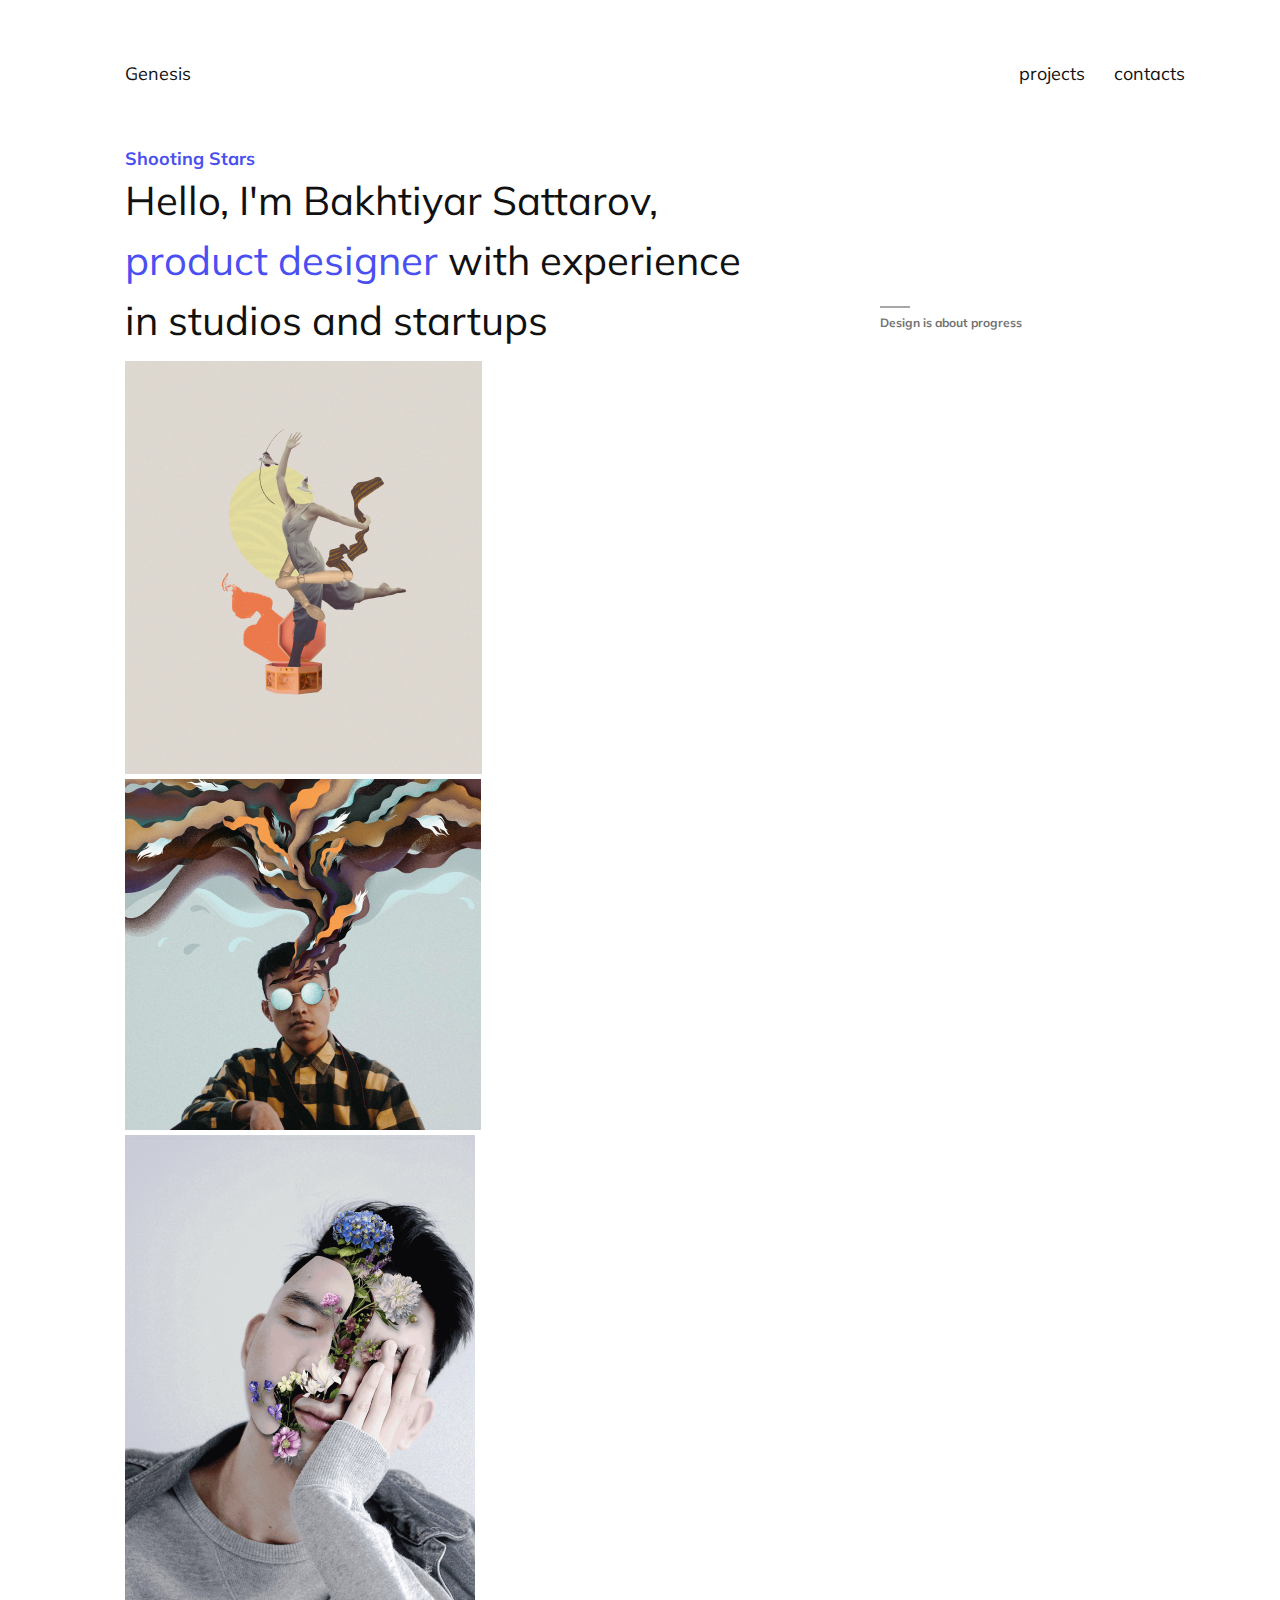
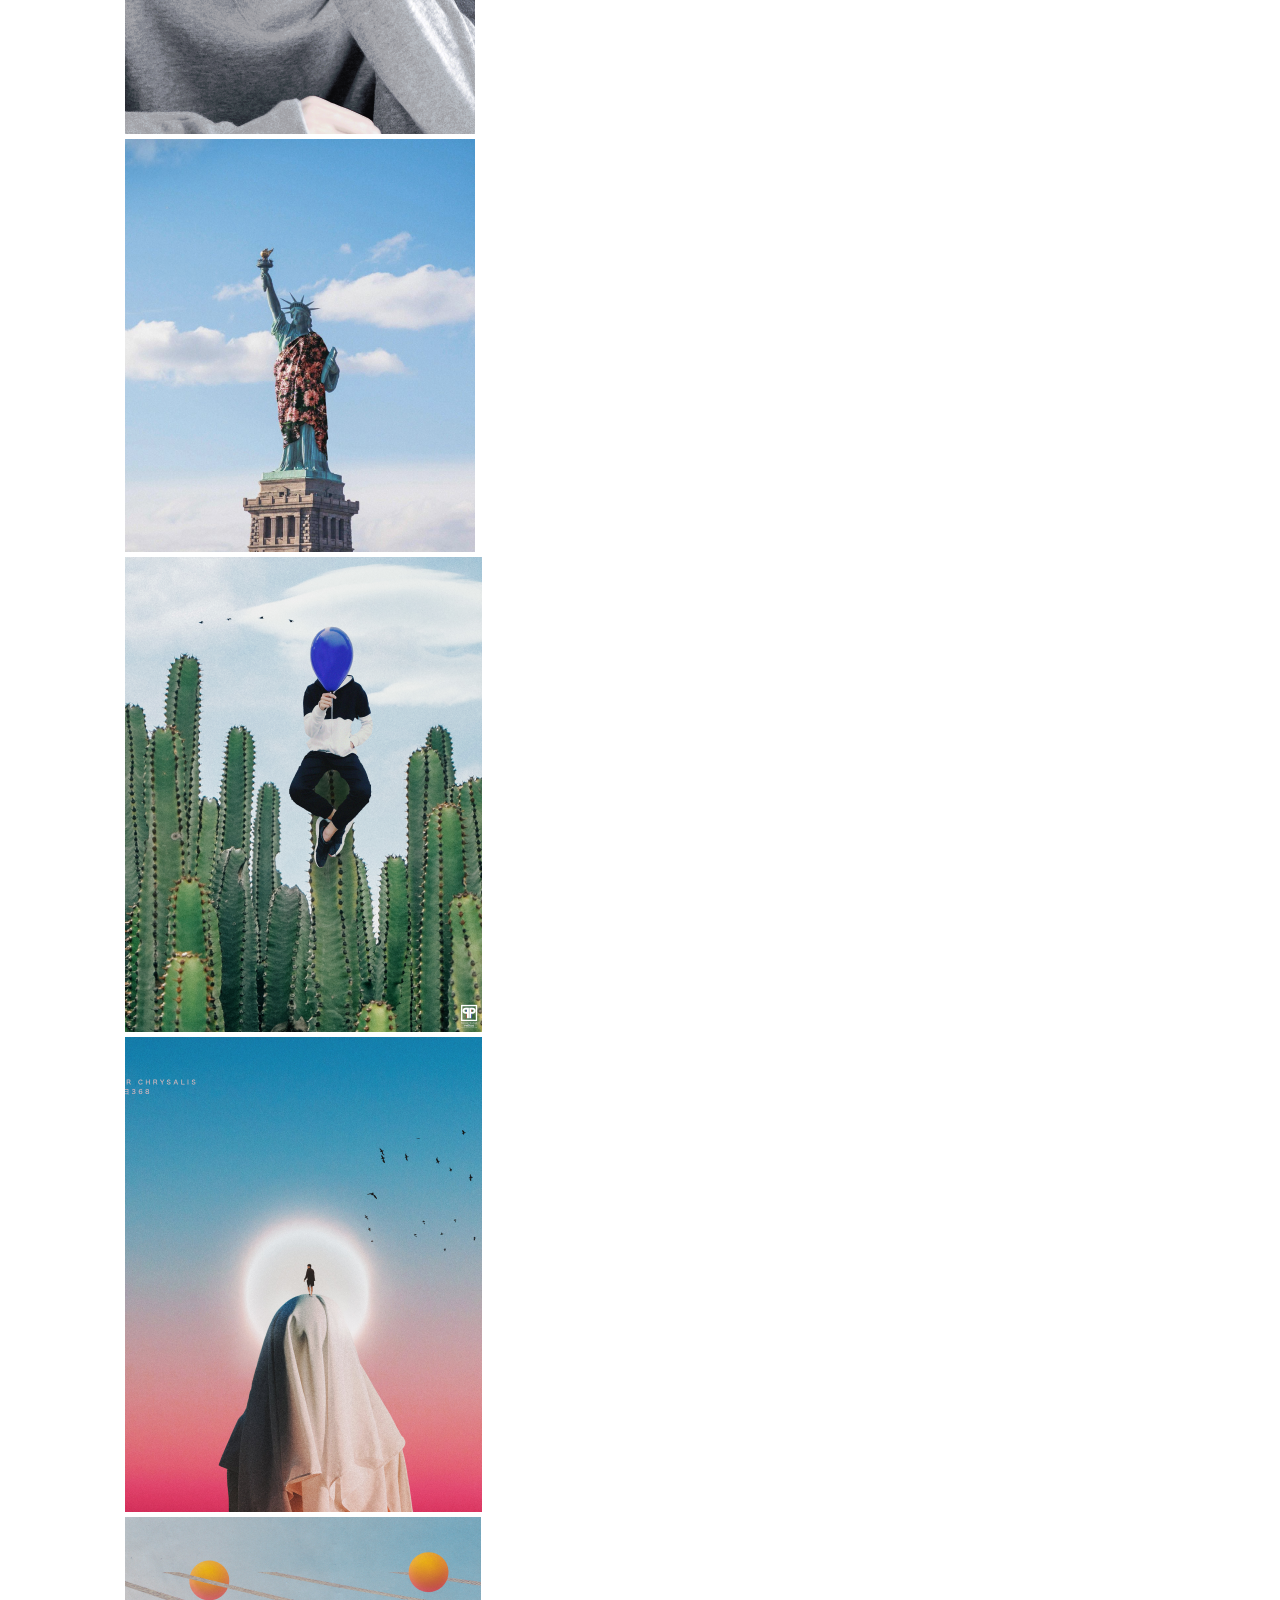
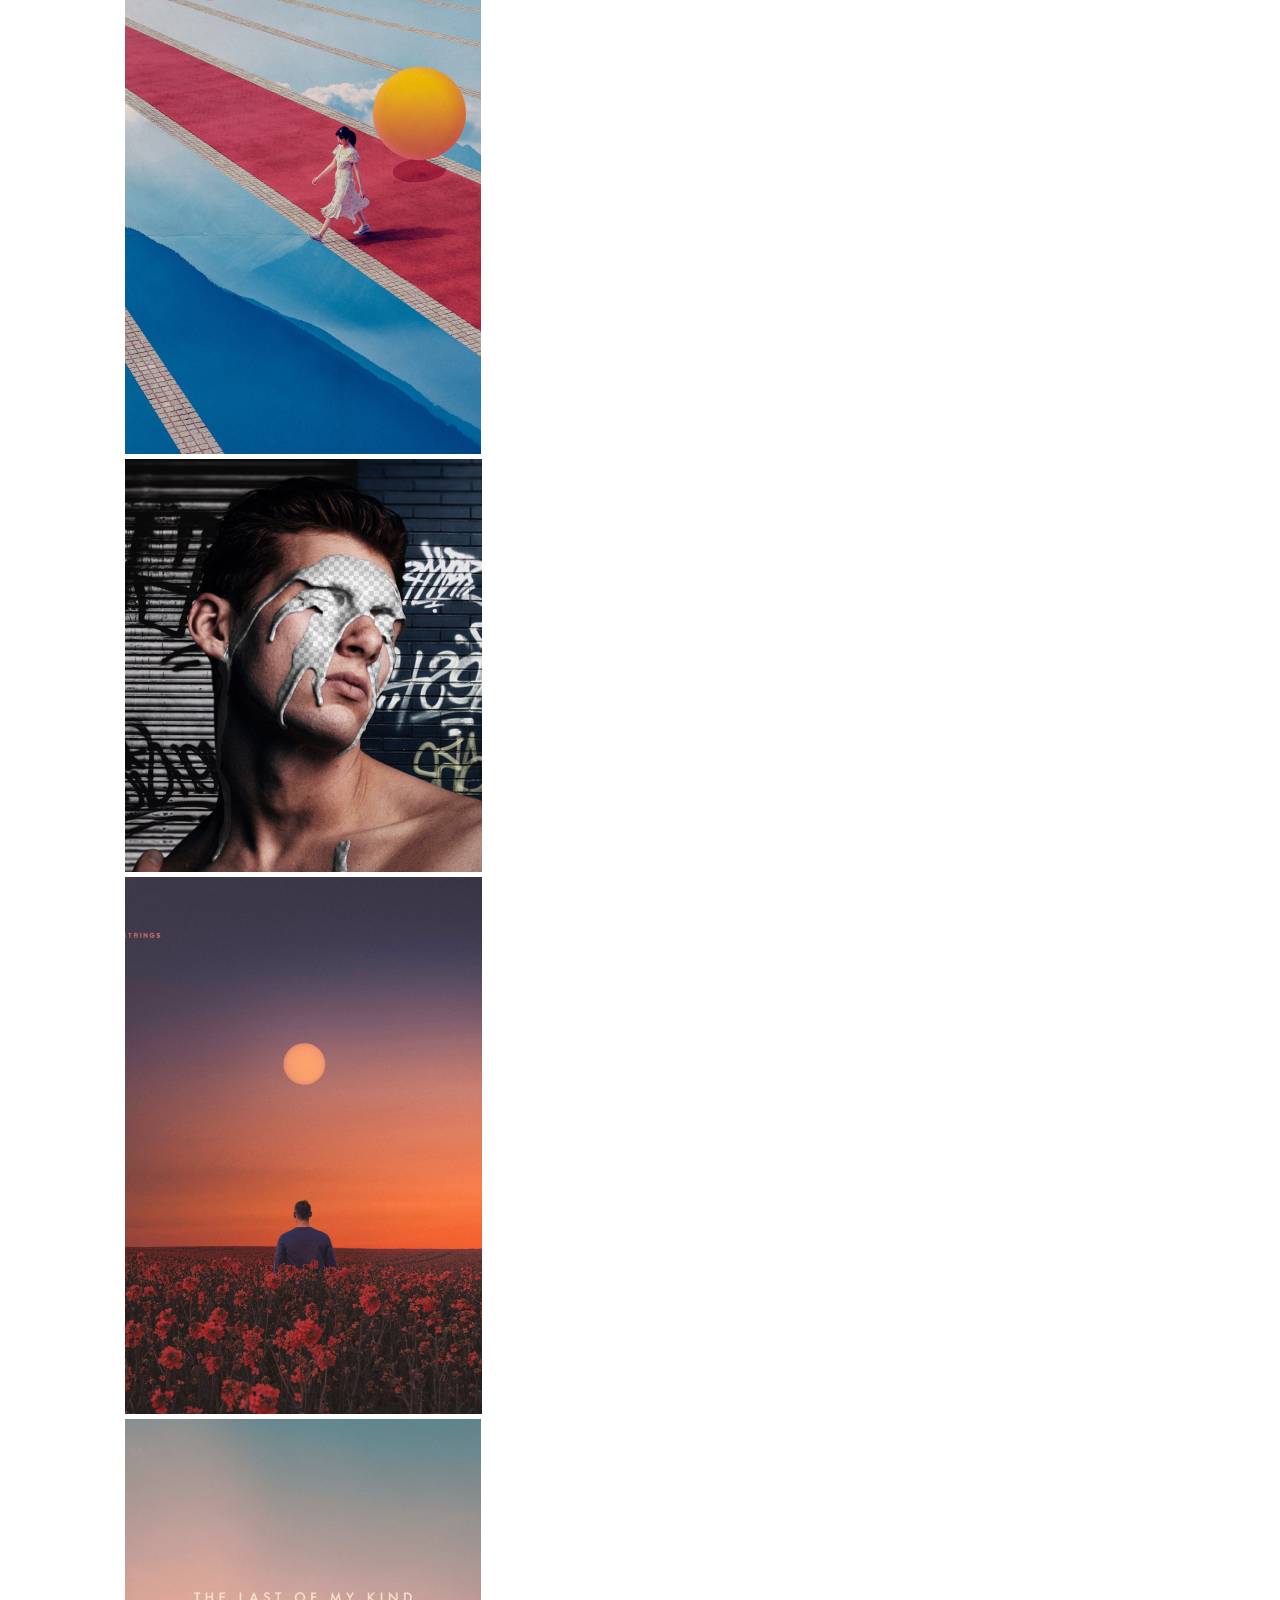
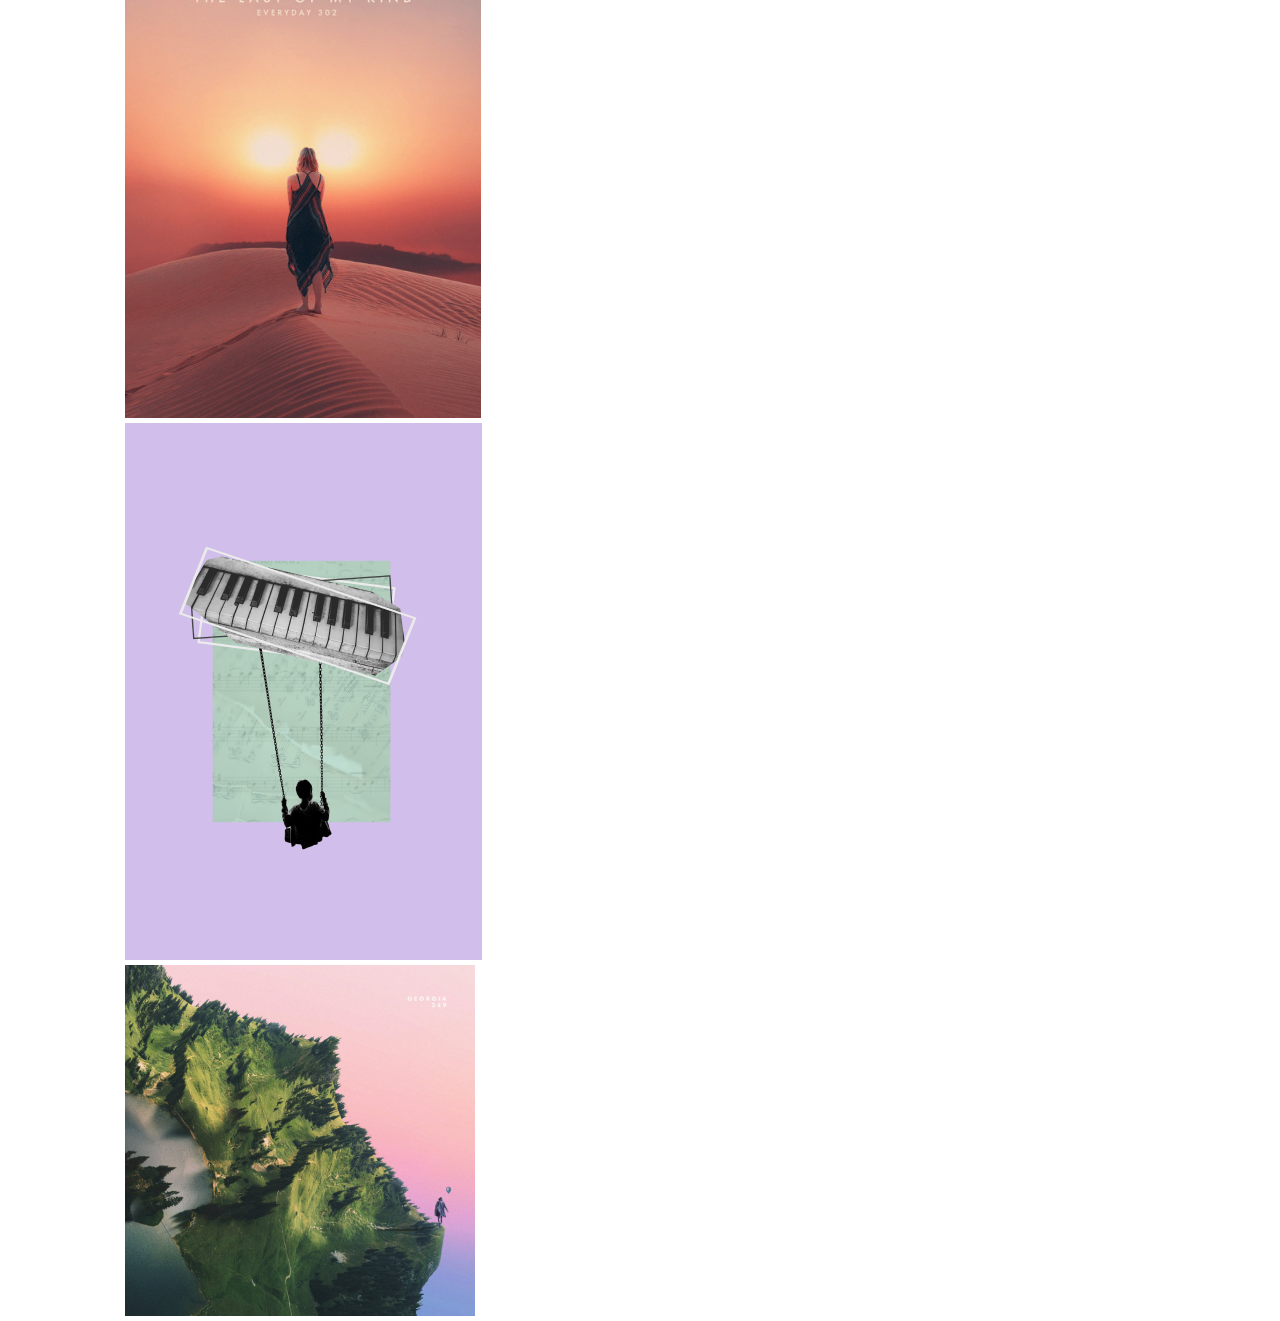
==== index.html @ 2ba244cf "creating sass project" ====
<!DOCTYPE html>
<html lang="en">

<head>
    <meta charset="UTF-8">
    <meta http-equiv="X-UA-Compatible" content="IE=edge">
    <meta name="viewport" content="width=device-width, initial-scale=1.0">
    <title>sass project</title>
    <link rel="preconnect" href="https://fonts.googleapis.com">
    <link rel="preconnect" href="https://fonts.gstatic.com" crossorigin>
    <link href="https://fonts.googleapis.com/css2?family=Mulish&display=swap" rel="stylesheet">
    <link rel="stylesheet" href="./style.css">
</head>

<body>
    <section class="section-one">
        <nav>
            <a href="index.html">Genesis</a>
            <ul>
                <li><a href="http:projects.html">projects</a></li>
                <li><a href="http:contacts.html">contacts</a></li>
            </ul>
        </nav>
    </section>
    <section class="section-two">
        <h4>Shooting Stars</h4>
        <div class="section-two__text">
            <p>Hello, I'm Bakhtiyar Sattarov, <span>product designer</span> with experience in studios and startups</p>
            <span class="line"></span>
            <h6>Design is about progress</h6>
        </div>
    </section>
    <section>
        <div><img src="images/img-one.png" alt=""></div>
        <div><img src="images/img-two.png" alt=""></div>
        <div><img src="images/img-three.png" alt=""></div>
        <div><img src="images/img-four.png" alt=""></div>
        <div><img src="images/img-five.png" alt=""></div>
        <div><img src="images/img-sex.png" alt=""></div>
        <div><img src="images/img-seven.png" alt=""></div>
        <div><img src="images/img-eight.png" alt=""></div>
        <div><img src="images/img-nine.png" alt=""></div>
        <div><img src="images/img-ten.png" alt=""></div>
        <div><img src="images/img-eleven.png" alt=""></div>
        <div><img src="images/img-twelve.png" alt=""></div>
    </section>
    <section></section>
    <section></section>
    <footer></footer>

</body>

</html>
---- style.css ----
* {
  -webkit-box-sizing: border-box;
          box-sizing: border-box;
  padding: 0px;
  margin: 0px;
}

body {
  background-color: #ffff;
  font-family: "Mulish", sans-serif;
  font-size: 18px;
  color: #111111;
  padding: 0px 125px;
}

.section-one {
  max-width: 1000px;
  margin: 62px 0px;
}

nav {
  display: -webkit-box;
  display: -ms-flexbox;
  display: flex;
  -webkit-box-pack: justify;
      -ms-flex-pack: justify;
          justify-content: space-between;
}

nav ul {
  list-style-type: none;
  display: -webkit-box;
  display: -ms-flexbox;
  display: flex;
  position: relative;
  left: 60px;
}

nav ul li {
  margin-left: 29px;
}

nav a {
  text-decoration: none;
  color: #111111;
}

nav a:hover {
  color: #4A4FF2;
}

.section-two h4 {
  color: #4A4FF2;
}

.section-two p {
  font-size: 40px;
  line-height: 60px;
  width: 635px;
  height: 191px;
}

.section-two span {
  color: #4A4FF2;
}

.section-two h6 {
  position: relative;
  top: 145px;
  left: 120px;
  opacity: 60%;
}

h6::after {
  content: "";
  background-color: #111111;
  opacity: 60%;
  position: absolute;
  top: -9px;
  left: 0;
  height: 2px;
  width: 30px;
}

.section-two__text {
  display: -webkit-box;
  display: -ms-flexbox;
  display: flex;
}
/*# sourceMappingURL=style.css.map */
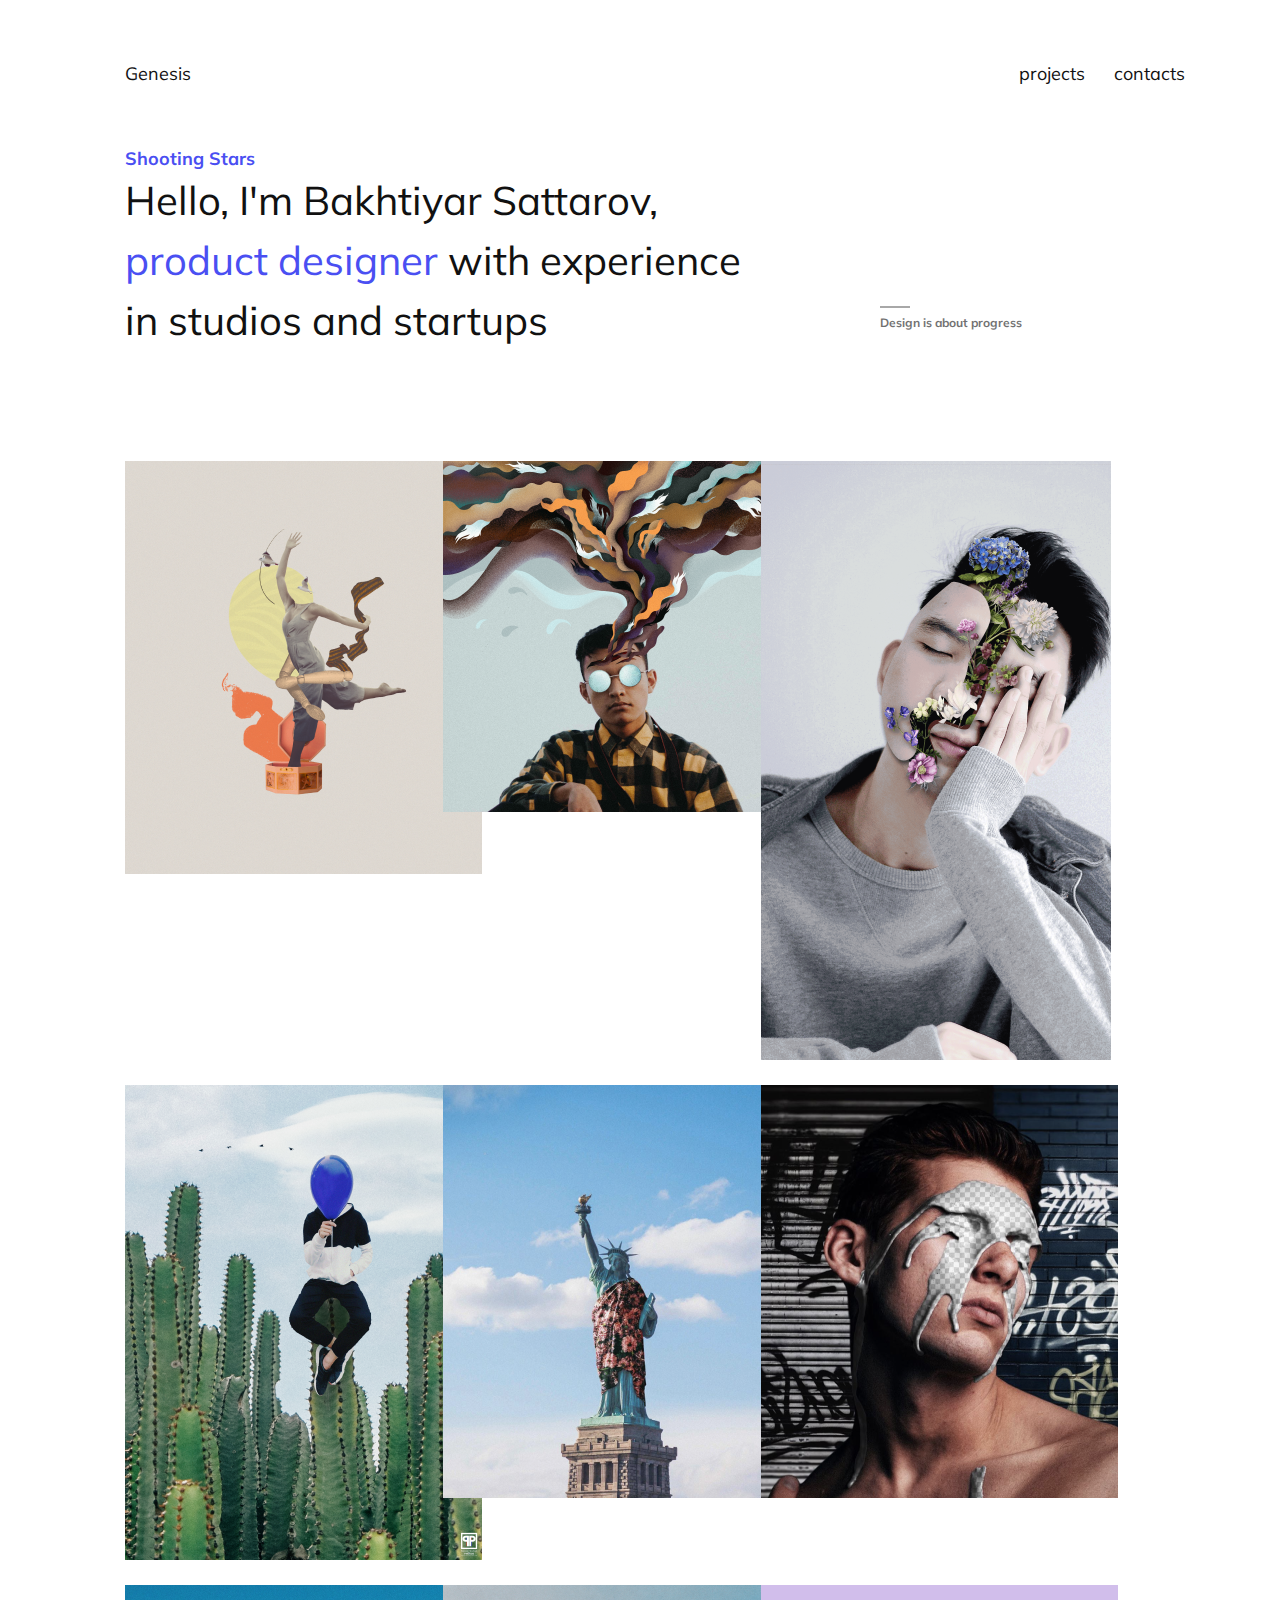
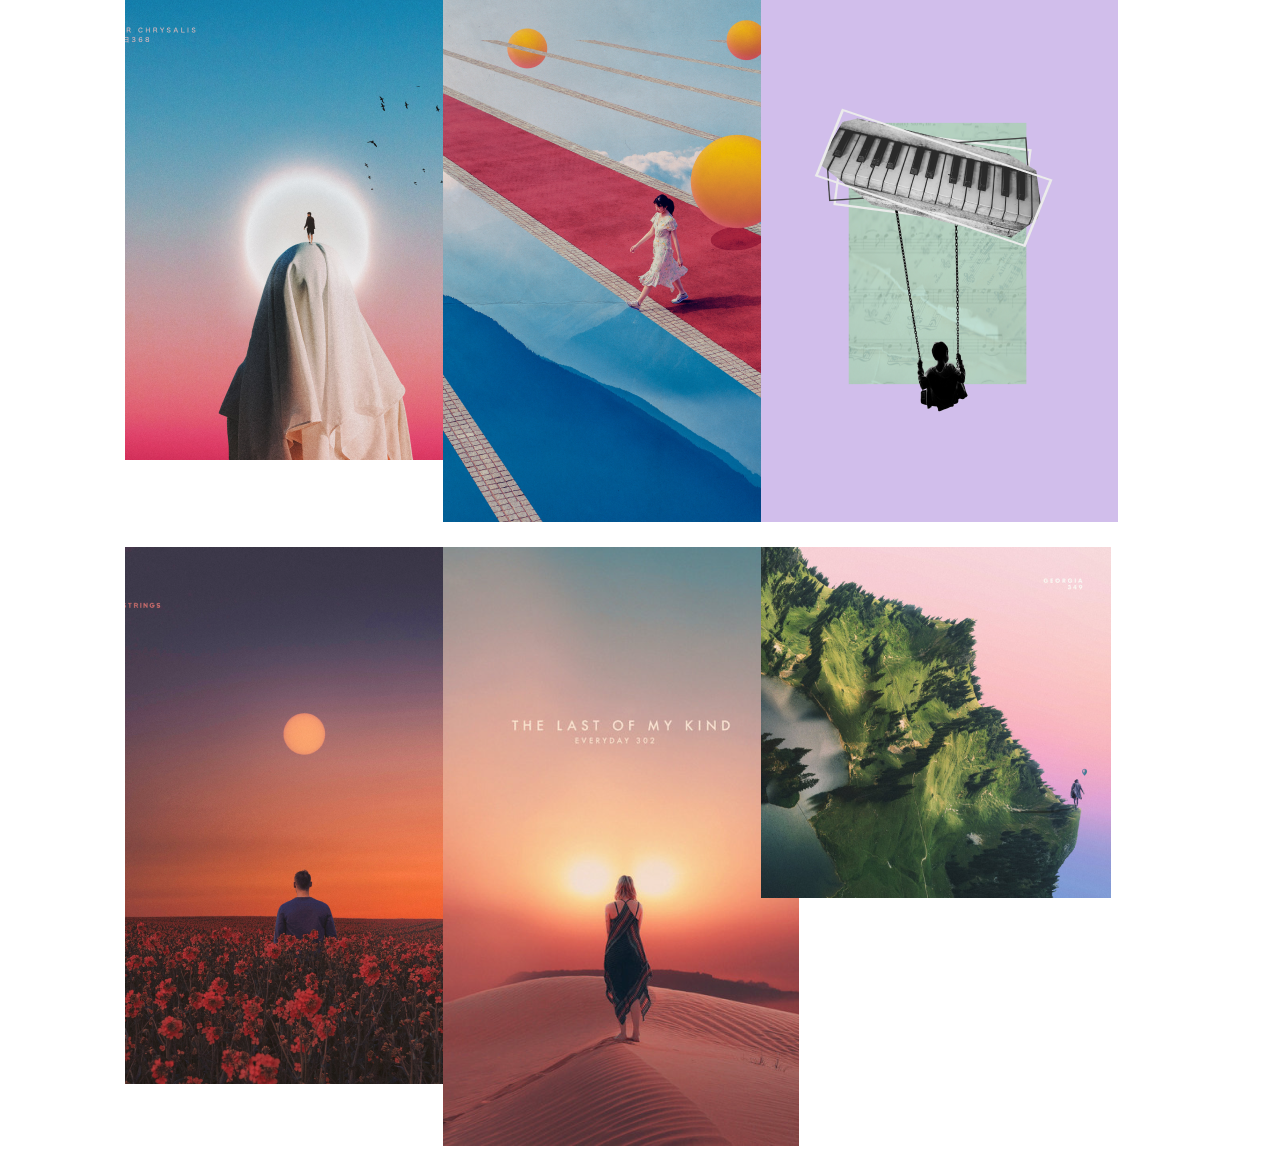
==== commit a3ef56a2: "adding grid css" ====
--- a/index.html
+++ b/index.html
@@ -9,11 +9,11 @@
     <link rel="preconnect" href="https://fonts.googleapis.com">
     <link rel="preconnect" href="https://fonts.gstatic.com" crossorigin>
     <link href="https://fonts.googleapis.com/css2?family=Mulish&display=swap" rel="stylesheet">
-    <link rel="stylesheet" href="./style.css">
+    <link rel="stylesheet" href="main.css">
 </head>
 
 <body>
-    <section class="section-one">
+    <section class="sect-one">
         <nav>
             <a href="index.html">Genesis</a>
             <ul>
@@ -22,27 +22,26 @@
             </ul>
         </nav>
     </section>
-    <section class="section-two">
+    <section class="sect-two">
         <h4>Shooting Stars</h4>
-        <div class="section-two__text">
+        <div class="sect-two__text">
             <p>Hello, I'm Bakhtiyar Sattarov, <span>product designer</span> with experience in studios and startups</p>
-            <span class="line"></span>
             <h6>Design is about progress</h6>
         </div>
     </section>
-    <section>
-        <div><img src="images/img-one.png" alt=""></div>
-        <div><img src="images/img-two.png" alt=""></div>
-        <div><img src="images/img-three.png" alt=""></div>
-        <div><img src="images/img-four.png" alt=""></div>
-        <div><img src="images/img-five.png" alt=""></div>
-        <div><img src="images/img-sex.png" alt=""></div>
-        <div><img src="images/img-seven.png" alt=""></div>
-        <div><img src="images/img-eight.png" alt=""></div>
-        <div><img src="images/img-nine.png" alt=""></div>
-        <div><img src="images/img-ten.png" alt=""></div>
-        <div><img src="images/img-eleven.png" alt=""></div>
-        <div><img src="images/img-twelve.png" alt=""></div>
+    <section class="sect-three">
+        <div class="pic-1"><img src="images/img-one.png" alt=""></div>
+        <div class="pic-2"><img src="images/img-two.png" alt=""></div>
+        <div class="pic-3"><img src="images/img-three.png" alt=""></div>
+        <div class="pic-4"><img src="images/img-four.png" alt=""></div>
+        <div class="pic-5"><img src="images/img-five.png" alt=""></div>
+        <div class="pic-6"><img src="images/img-sex.png" alt=""></div>
+        <div class="pic-7"><img src="images/img-seven.png" alt=""></div>
+        <div class="pic-8"><img src="images/img-eight.png" alt=""></div>
+        <div class="pic-9"><img src="images/img-nine.png" alt=""></div>
+        <div class="pic-10"><img src="images/img-ten.png" alt=""></div>
+        <div class="pic-11"><img src="images/img-eleven.png" alt=""></div>
+        <div class="pic-12"><img src="images/img-twelve.png" alt=""></div>
     </section>
     <section></section>
     <section></section>
--- a/main.css
+++ b/main.css
@@ -0,0 +1,149 @@
+* {
+  -webkit-box-sizing: border-box;
+          box-sizing: border-box;
+  padding: 0px;
+  margin: 0px;
+}
+
+body {
+  background-color: #ffff;
+  font-family: "Mulish", sans-serif;
+  font-size: 18px;
+  color: #111111;
+  padding: 0px 125px;
+}
+
+.sect-one {
+  max-width: 1000px;
+  margin: 62px 0px;
+}
+
+nav {
+  display: -webkit-box;
+  display: -ms-flexbox;
+  display: flex;
+  -webkit-box-pack: justify;
+      -ms-flex-pack: justify;
+          justify-content: space-between;
+}
+nav ul {
+  list-style-type: none;
+  display: -webkit-box;
+  display: -ms-flexbox;
+  display: flex;
+  position: relative;
+  left: 60px;
+}
+nav ul li {
+  margin-left: 29px;
+}
+nav a {
+  text-decoration: none;
+  color: #111111;
+}
+nav a:hover {
+  color: #4A4FF2;
+}
+
+.sect-two h4 {
+  color: #4A4FF2;
+}
+.sect-two p {
+  font-size: 40px;
+  line-height: 60px;
+  width: 635px;
+  height: 191px;
+}
+.sect-two span {
+  color: #4A4FF2;
+}
+.sect-two h6 {
+  position: relative;
+  top: 145px;
+  left: 120px;
+  opacity: 60%;
+}
+.sect-two__text {
+  display: -webkit-box;
+  display: -ms-flexbox;
+  display: flex;
+}
+
+h6::after {
+  content: "";
+  background-color: #111111;
+  opacity: 60%;
+  position: absolute;
+  top: -9px;
+  left: 0;
+  height: 2px;
+  width: 30px;
+}
+
+.sect-three {
+  width: 1000px;
+  display: -ms-grid;
+  display: grid;
+  position: relative;
+  top: 100px;
+  -ms-grid-columns: 30% 1em 30% 1em auto;
+  grid-template-columns: 30% 30% auto;
+  row-gap: 20px;
+  -webkit-column-gap: 1em;
+     -moz-column-gap: 1em;
+          column-gap: 1em;
+}
+
+.pic-4 {
+  -ms-grid-column: 1;
+  -ms-grid-column-span: 1;
+  grid-column: 1/2;
+}
+
+.pic-5 {
+  -ms-grid-column: 2;
+  -ms-grid-column-span: 1;
+  grid-column: 2/3;
+}
+
+.pic-6 {
+  -ms-grid-column: 3;
+  -ms-grid-column-span: 1;
+  grid-column: 3/4;
+}
+
+.pic-7 {
+  -ms-grid-column: 1;
+  -ms-grid-column-span: 1;
+  grid-column: 1/2;
+}
+
+.pic-8 {
+  -ms-grid-column: 2;
+  -ms-grid-column-span: 1;
+  grid-column: 2/3;
+}
+
+.pic-9 {
+  -ms-grid-column: 3;
+  -ms-grid-column-span: 1;
+  grid-column: 3/4;
+}
+
+.pic-10 {
+  -ms-grid-column: 1;
+  -ms-grid-column-span: 1;
+  grid-column: 1/2;
+}
+
+.pic-11 {
+  -ms-grid-column: 2;
+  -ms-grid-column-span: 1;
+  grid-column: 2/3;
+}
+
+.pic-12 {
+  -ms-grid-column: 3;
+  -ms-grid-column-span: 1;
+  grid-column: 3/4;
+}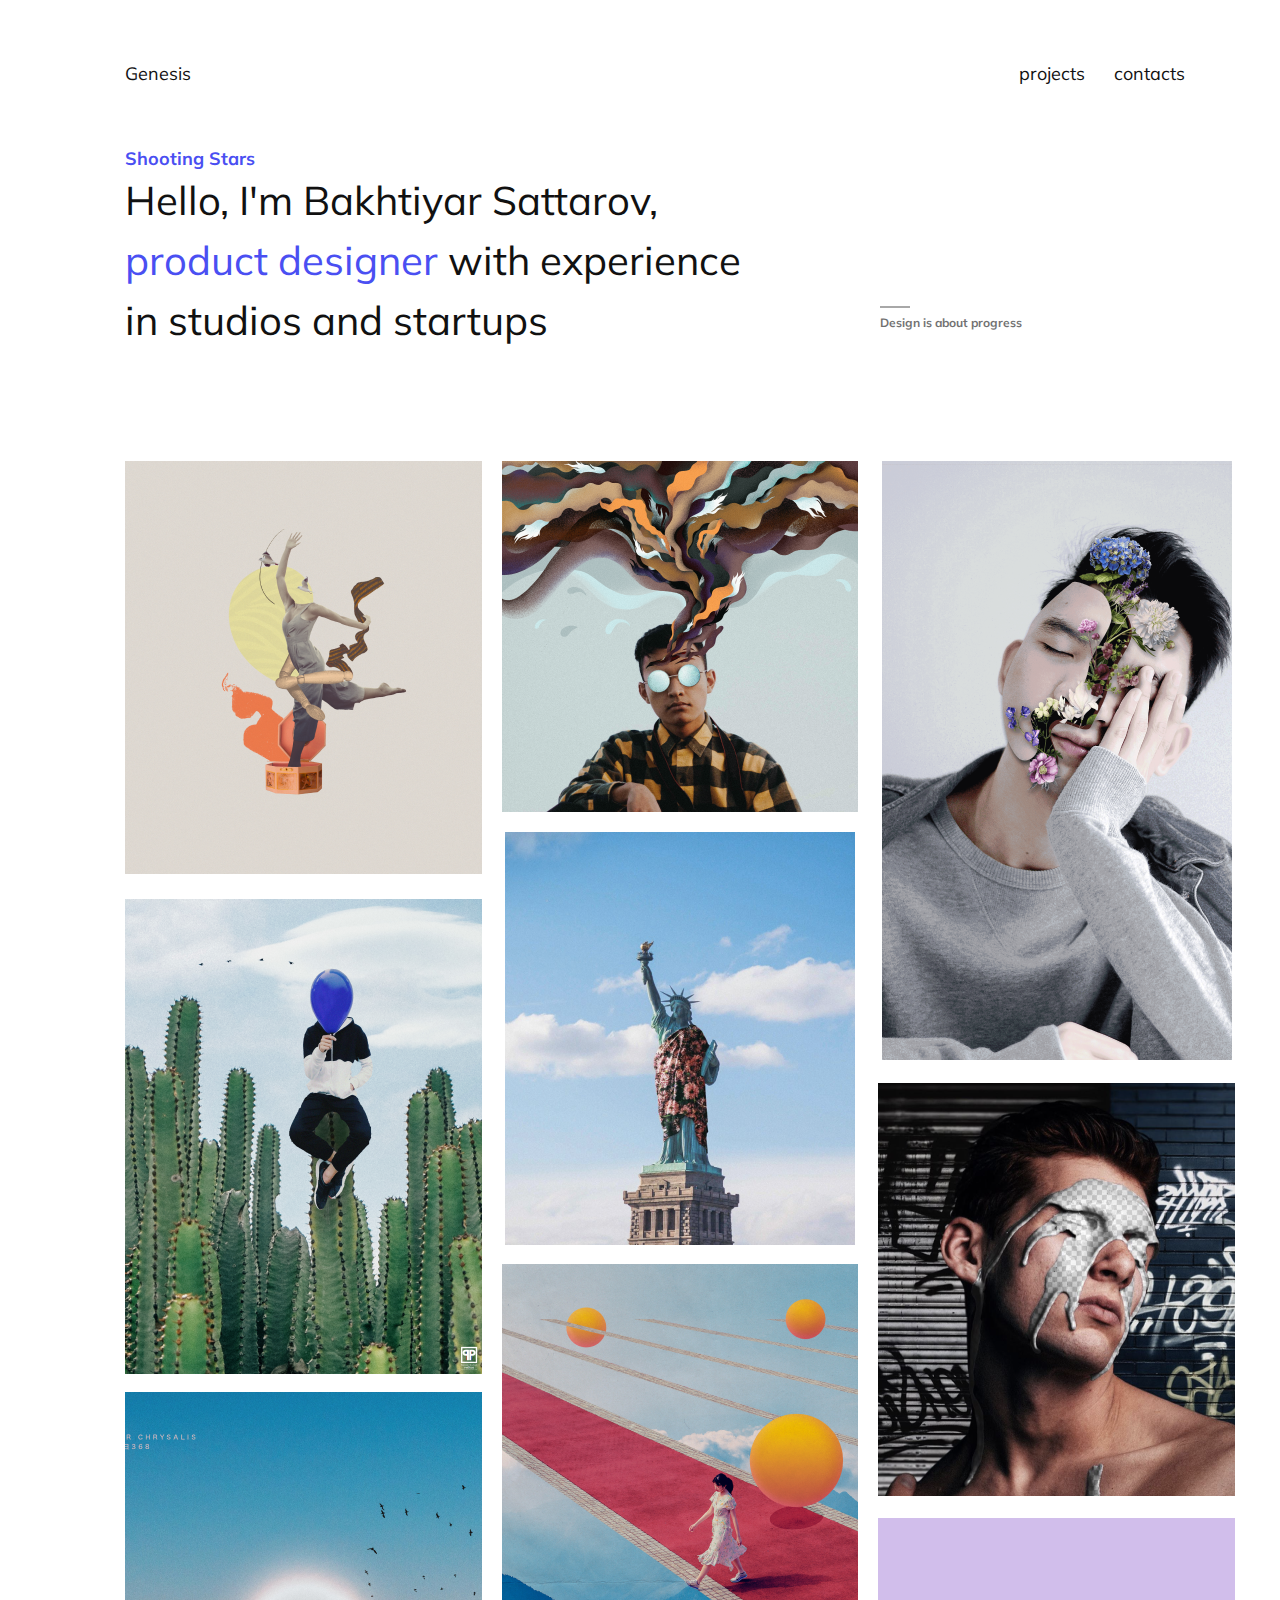
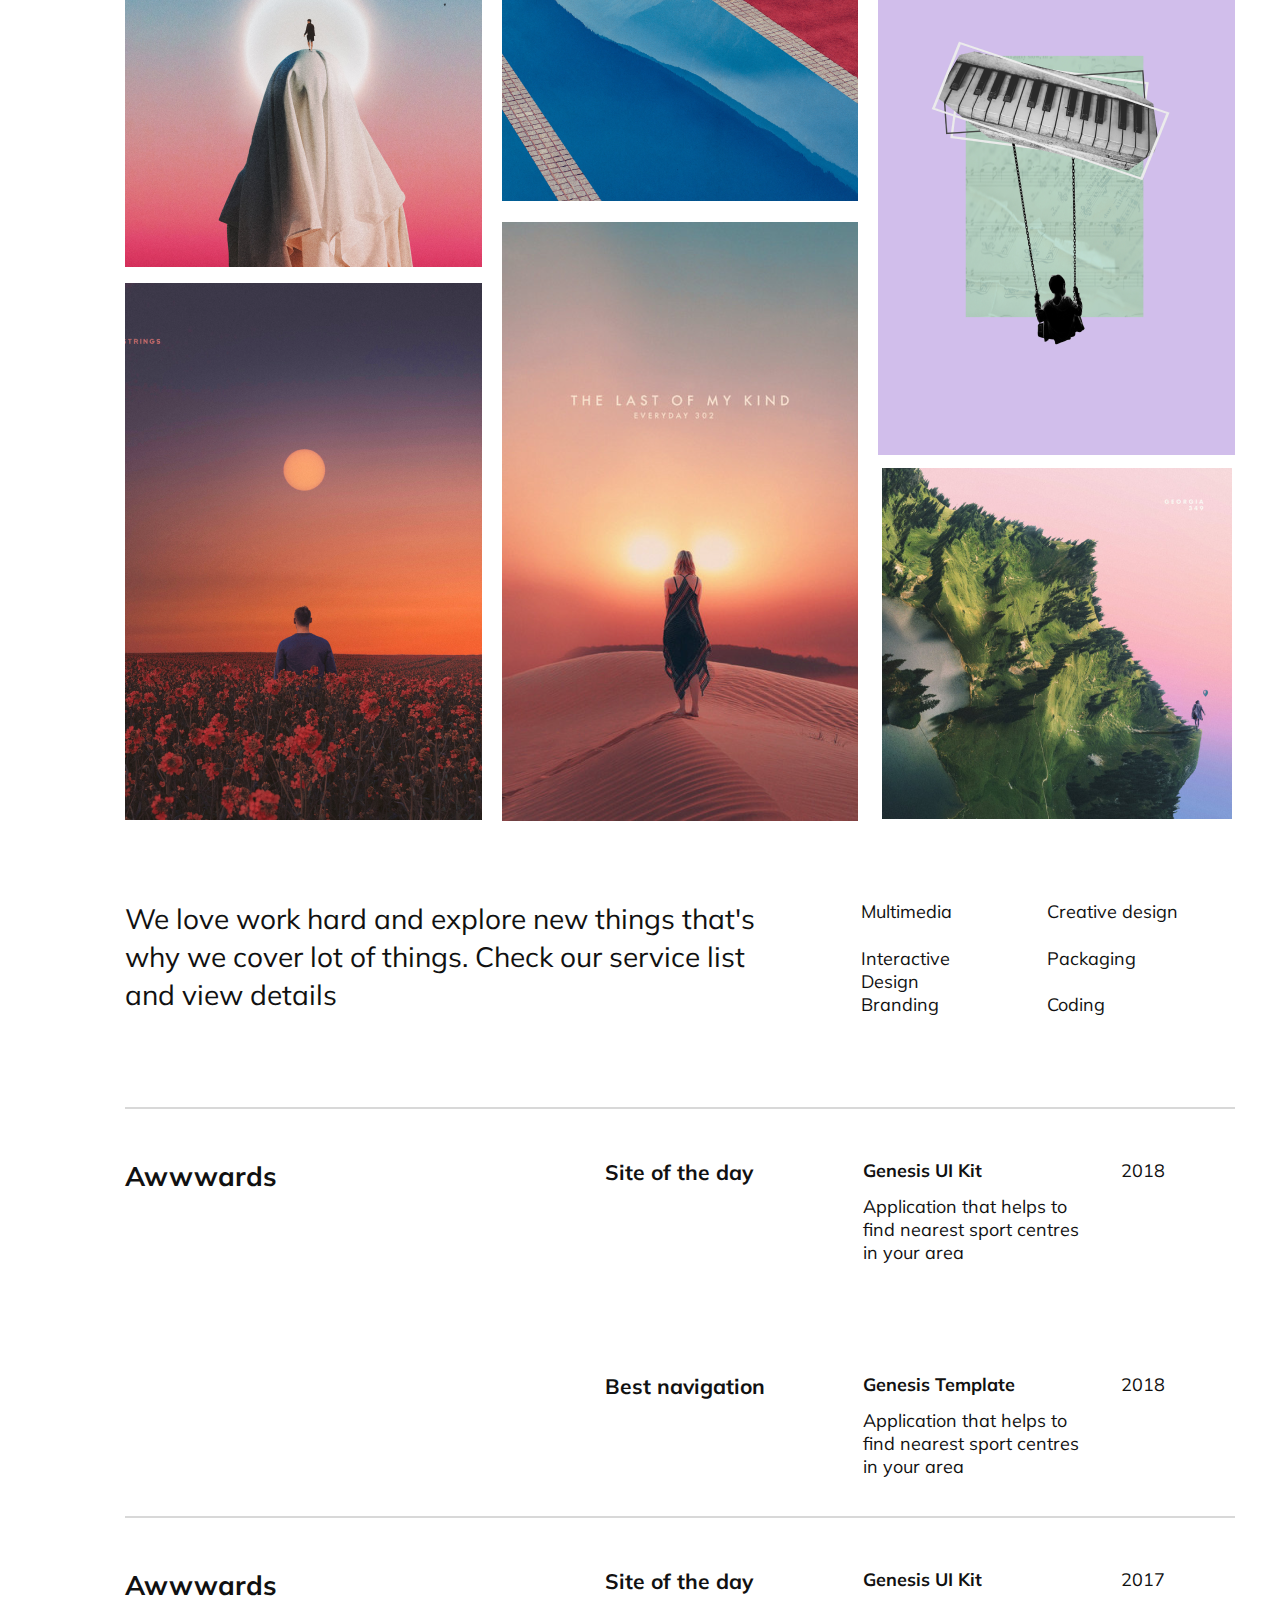
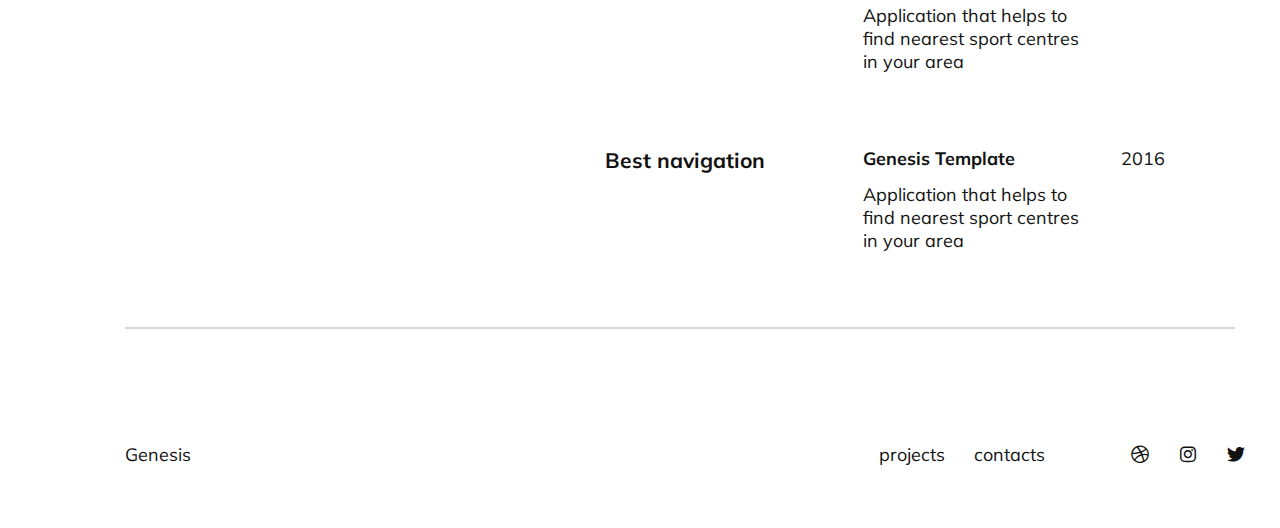
==== commit 85d1508c: "adding projects page" ====
--- a/index.html
+++ b/index.html
@@ -5,15 +5,17 @@
     <meta charset="UTF-8">
     <meta http-equiv="X-UA-Compatible" content="IE=edge">
     <meta name="viewport" content="width=device-width, initial-scale=1.0">
-    <title>sass project</title>
+    <title>Genesis</title>
     <link rel="preconnect" href="https://fonts.googleapis.com">
     <link rel="preconnect" href="https://fonts.gstatic.com" crossorigin>
     <link href="https://fonts.googleapis.com/css2?family=Mulish&display=swap" rel="stylesheet">
+    <link rel="stylesheet" 
+    href="https://cdnjs.cloudflare.com/ajax/libs/font-awesome/6.0.0/css/all.min.css">
     <link rel="stylesheet" href="main.css">
 </head>
 
 <body>
-    <section class="sect-one">
+    <header>
         <nav>
             <a href="index.html">Genesis</a>
             <ul>
@@ -21,15 +23,15 @@
                 <li><a href="http:contacts.html">contacts</a></li>
             </ul>
         </nav>
-    </section>
-    <section class="sect-two">
+    </header>
+    <section class="sect-one">
         <h4>Shooting Stars</h4>
-        <div class="sect-two__text">
+        <div class="sect-one__text">
             <p>Hello, I'm Bakhtiyar Sattarov, <span>product designer</span> with experience in studios and startups</p>
             <h6>Design is about progress</h6>
         </div>
     </section>
-    <section class="sect-three">
+    <section class="sect-two">
         <div class="pic-1"><img src="images/img-one.png" alt=""></div>
         <div class="pic-2"><img src="images/img-two.png" alt=""></div>
         <div class="pic-3"><img src="images/img-three.png" alt=""></div>
@@ -43,10 +45,52 @@
         <div class="pic-11"><img src="images/img-eleven.png" alt=""></div>
         <div class="pic-12"><img src="images/img-twelve.png" alt=""></div>
     </section>
-    <section></section>
-    <section></section>
-    <footer></footer>
-
+    <section class="sect-three">
+        <p class="sect-three__para-1">We love work hard and explore new things that's why we cover lot of things. Check
+            our service list and view details</p>
+        <p>Multimedia</p>
+        <p>Creative design</p>
+        <p class="sect-three__para-4">Interactive Design</p>
+        <p class="sect-three__para-5">Packaging</p>
+        <p class="sect-three__para-6">Branding</p>
+        <p class="sect-three__para-7">Coding</p>
+    </section>
+    <section class="sect-four">
+        <h2>Awwwards</h2>
+        <h3>Site of the day</h3>
+        <h4>Genesis UI Kit</h4>
+        <p>2018</p>
+        <p class="sect-four__para-1">Application that helps to find nearest sport centres in your area</p>
+        <h3 class="sect-four__title">Best navigation</h3>
+        <h4 class="sect-four__sub-title">Genesis Template</h4>
+        <p class="sect-four__para-2">2018</p>
+        <p class="sect-four__para-3">Application that helps to find nearest sport centres in your area</p>
+    </section>
+    <section class="sect-five">
+        <h2>Awwwards</h2>
+        <h3>Site of the day</h3>
+        <h4>Genesis UI Kit</h4>
+        <p>2017</p>
+        <p class="sect-five__para-1">Application that helps to find nearest sport centres in your area</p>
+        <h3 class="sect-five__title">Best navigation</h3>
+        <h4 class="sect-five__sub-title">Genesis Template</h4>
+        <p class="sect-five__para-2">Application that helps to find nearest sport centres in your area</p>
+        <p class="sect-five__para-3">2016</p>
+    </section>
+    <footer>
+        <div class="footer-menu">
+            <a href="index.html">Genesis</a>
+            <ul>
+                <li><a href="http:projects.html">projects</a></li>
+                <li><a href="http:contacts.html">contacts</a></li>
+                <div class="footer-icons">
+                    <a href="https://dribbble.com/" target="_blank"><i class="fa-brands fa-dribbble"></i></a>
+                    <a href="http://www.instagram.com/" target="_blank"><i class="fa-brands fa-instagram"></i></a>
+                    <a href="https://www.twitter.com/" target="_blank"><i class="fa-brands fa-twitter"></i></a>
+                </div>
+            </ul>
+        </div>
+    </footer>
 </body>
 
 </html>--- a/main.css
+++ b/main.css
@@ -1,149 +1 @@
-* {
-  -webkit-box-sizing: border-box;
-          box-sizing: border-box;
-  padding: 0px;
-  margin: 0px;
-}
-
-body {
-  background-color: #ffff;
-  font-family: "Mulish", sans-serif;
-  font-size: 18px;
-  color: #111111;
-  padding: 0px 125px;
-}
-
-.sect-one {
-  max-width: 1000px;
-  margin: 62px 0px;
-}
-
-nav {
-  display: -webkit-box;
-  display: -ms-flexbox;
-  display: flex;
-  -webkit-box-pack: justify;
-      -ms-flex-pack: justify;
-          justify-content: space-between;
-}
-nav ul {
-  list-style-type: none;
-  display: -webkit-box;
-  display: -ms-flexbox;
-  display: flex;
-  position: relative;
-  left: 60px;
-}
-nav ul li {
-  margin-left: 29px;
-}
-nav a {
-  text-decoration: none;
-  color: #111111;
-}
-nav a:hover {
-  color: #4A4FF2;
-}
-
-.sect-two h4 {
-  color: #4A4FF2;
-}
-.sect-two p {
-  font-size: 40px;
-  line-height: 60px;
-  width: 635px;
-  height: 191px;
-}
-.sect-two span {
-  color: #4A4FF2;
-}
-.sect-two h6 {
-  position: relative;
-  top: 145px;
-  left: 120px;
-  opacity: 60%;
-}
-.sect-two__text {
-  display: -webkit-box;
-  display: -ms-flexbox;
-  display: flex;
-}
-
-h6::after {
-  content: "";
-  background-color: #111111;
-  opacity: 60%;
-  position: absolute;
-  top: -9px;
-  left: 0;
-  height: 2px;
-  width: 30px;
-}
-
-.sect-three {
-  width: 1000px;
-  display: -ms-grid;
-  display: grid;
-  position: relative;
-  top: 100px;
-  -ms-grid-columns: 30% 1em 30% 1em auto;
-  grid-template-columns: 30% 30% auto;
-  row-gap: 20px;
-  -webkit-column-gap: 1em;
-     -moz-column-gap: 1em;
-          column-gap: 1em;
-}
-
-.pic-4 {
-  -ms-grid-column: 1;
-  -ms-grid-column-span: 1;
-  grid-column: 1/2;
-}
-
-.pic-5 {
-  -ms-grid-column: 2;
-  -ms-grid-column-span: 1;
-  grid-column: 2/3;
-}
-
-.pic-6 {
-  -ms-grid-column: 3;
-  -ms-grid-column-span: 1;
-  grid-column: 3/4;
-}
-
-.pic-7 {
-  -ms-grid-column: 1;
-  -ms-grid-column-span: 1;
-  grid-column: 1/2;
-}
-
-.pic-8 {
-  -ms-grid-column: 2;
-  -ms-grid-column-span: 1;
-  grid-column: 2/3;
-}
-
-.pic-9 {
-  -ms-grid-column: 3;
-  -ms-grid-column-span: 1;
-  grid-column: 3/4;
-}
-
-.pic-10 {
-  -ms-grid-column: 1;
-  -ms-grid-column-span: 1;
-  grid-column: 1/2;
-}
-
-.pic-11 {
-  -ms-grid-column: 2;
-  -ms-grid-column-span: 1;
-  grid-column: 2/3;
-}
-
-.pic-12 {
-  -ms-grid-column: 3;
-  -ms-grid-column-span: 1;
-  grid-column: 3/4;
-}+header{max-width:1000px;margin:62px 0px}header nav{display:-webkit-box;display:-ms-flexbox;display:flex;-webkit-box-pack:justify;-ms-flex-pack:justify;justify-content:space-between}header nav ul{list-style-type:none;display:-webkit-box;display:-ms-flexbox;display:flex;position:relative;left:60px}header nav ul li{margin-left:29px}header nav a{text-decoration:none;color:#111111}header nav a:hover{color:#4A4FF2}footer{max-width:1000px;margin:62px 0px}footer .footer-menu{display:-webkit-box;display:-ms-flexbox;display:flex;-webkit-box-pack:justify;-ms-flex-pack:justify;justify-content:space-between;margin-top:114px}footer .footer-menu ul{list-style-type:none;display:-webkit-box;display:-ms-flexbox;display:flex;position:relative;left:60px}footer .footer-menu ul li{margin-left:29px}footer .footer-menu a{text-decoration:none;color:#111111}footer .footer-menu a:hover{color:#4A4FF2}.footer-icons{position:relative;left:60px}.footer-icons i{margin-left:26px}*{-webkit-box-sizing:border-box;box-sizing:border-box;padding:0px;margin:0px}body{background-color:#ffff;font-family:"Mulish",sans-serif;font-size:18px;color:#111111;padding:0px 125px}.sect-one h4{color:#4A4FF2}.sect-one p{font-size:40px;line-height:60px;width:635px;height:191px}.sect-one span{color:#4A4FF2}.sect-one h6{position:relative;top:145px;left:120px;opacity:60%}.sect-one__text{display:-webkit-box;display:-ms-flexbox;display:flex}h6:after{content:"";background-color:#111111;opacity:60%;position:absolute;top:-9px;left:0;height:2px;width:30px}.sect-two{width:1110px;height:1960px;display:-ms-grid;display:grid;margin-top:100px;-ms-grid-rows:17.9% 20px 2.4% 20px 8.4% 20px 8.2% 20px 5.5% 20px 5.4% 20px 14.5% 20px 2.1% 20px 8.4% 20px 18%;grid-template-rows:17.9% 2.4% 8.4% 8.2% 5.5% 5.4% 14.5% 2.1% 8.4% 18%;-ms-grid-columns:1fr 20px 1fr 20px 1fr;grid-template-columns:1fr 1fr 1fr;gap:20px;justify-items:center}.sect-two>:first-child{-ms-grid-row:1;-ms-grid-column:1}.sect-two>:nth-child(2){-ms-grid-row:1;-ms-grid-column:3}.sect-two>:nth-child(3){-ms-grid-row:1;-ms-grid-column:5}.sect-two>:nth-child(4){-ms-grid-row:3;-ms-grid-column:1}.sect-two>:nth-child(5){-ms-grid-row:3;-ms-grid-column:3}.sect-two>:nth-child(6){-ms-grid-row:3;-ms-grid-column:5}.sect-two>:nth-child(7){-ms-grid-row:5;-ms-grid-column:1}.sect-two>:nth-child(8){-ms-grid-row:5;-ms-grid-column:3}.sect-two>:nth-child(9){-ms-grid-row:5;-ms-grid-column:5}.sect-two>:nth-child(10){-ms-grid-row:7;-ms-grid-column:1}.sect-two>:nth-child(11){-ms-grid-row:7;-ms-grid-column:3}.sect-two>:nth-child(12){-ms-grid-row:7;-ms-grid-column:5}.sect-two>:nth-child(13){-ms-grid-row:9;-ms-grid-column:1}.sect-two>:nth-child(14){-ms-grid-row:9;-ms-grid-column:3}.sect-two>:nth-child(15){-ms-grid-row:9;-ms-grid-column:5}.sect-two>:nth-child(16){-ms-grid-row:11;-ms-grid-column:1}.sect-two>:nth-child(17){-ms-grid-row:11;-ms-grid-column:3}.sect-two>:nth-child(18){-ms-grid-row:11;-ms-grid-column:5}.sect-two>:nth-child(19){-ms-grid-row:13;-ms-grid-column:1}.sect-two>:nth-child(20){-ms-grid-row:13;-ms-grid-column:3}.sect-two>:nth-child(21){-ms-grid-row:13;-ms-grid-column:5}.sect-two>:nth-child(22){-ms-grid-row:15;-ms-grid-column:1}.sect-two>:nth-child(23){-ms-grid-row:15;-ms-grid-column:3}.sect-two>:nth-child(24){-ms-grid-row:15;-ms-grid-column:5}.sect-two>:nth-child(25){-ms-grid-row:17;-ms-grid-column:1}.sect-two>:nth-child(26){-ms-grid-row:17;-ms-grid-column:3}.sect-two>:nth-child(27){-ms-grid-row:17;-ms-grid-column:5}.sect-two>:nth-child(28){-ms-grid-row:19;-ms-grid-column:1}.sect-two>:nth-child(29){-ms-grid-row:19;-ms-grid-column:3}.sect-two>:nth-child(30){-ms-grid-row:19;-ms-grid-column:5}.pic-1{-ms-grid-row:1;-ms-grid-row-span:2;-ms-grid-column:1;-ms-grid-column-span:1;grid-area:1/1/3/2}.pic-2{-ms-grid-row:1;-ms-grid-row-span:1;-ms-grid-column:2;-ms-grid-column-span:1;grid-area:1/2/2/3}.pic-3{-ms-grid-row:1;-ms-grid-row-span:3;-ms-grid-column:3;-ms-grid-column-span:1;grid-area:1/3/4/4}.pic-4{-ms-grid-row:3;-ms-grid-row-span:3;-ms-grid-column:1;-ms-grid-column-span:1;grid-area:3/1/6/2}.pic-5{-ms-grid-row:2;-ms-grid-row-span:3;-ms-grid-column:2;-ms-grid-column-span:1;grid-area:2/2/5/3}.pic-6{-ms-grid-row:4;-ms-grid-row-span:3;-ms-grid-column:3;-ms-grid-column-span:1;grid-area:4/3/7/4}.pic-7{-ms-grid-row:6;-ms-grid-row-span:3;-ms-grid-column:1;-ms-grid-column-span:1;grid-area:6/1/9/2}.pic-8{-ms-grid-row:5;-ms-grid-row-span:3;-ms-grid-column:2;-ms-grid-column-span:1;grid-area:5/2/8/3}.pic-9{-ms-grid-row:7;-ms-grid-row-span:3;-ms-grid-column:3;-ms-grid-column-span:1;grid-area:7/3/10/4}.pic-10{-ms-grid-row:9;-ms-grid-row-span:2;-ms-grid-column:1;-ms-grid-column-span:1;grid-area:9/1/11/2}.pic-11{-ms-grid-row:8;-ms-grid-row-span:3;-ms-grid-column:2;-ms-grid-column-span:1;grid-area:8/2/11/3}.pic-12{-ms-grid-row:10;-ms-grid-row-span:1;-ms-grid-column:3;-ms-grid-column-span:1;grid-area:10/3/11/4}.sect-three{width:1000px;height:106px;margin-top:79px;display:-ms-grid;display:grid;-ms-grid-columns:70% 2em 15% 2em 15%;grid-template-columns:70% 15% 15%;-ms-grid-rows:10% 2em 10% 2em 10% 2em 10% 2em 10% 2em 10% 2em 10% 2em 10% 2em 10% 2em 10%;grid-template-rows:repeat(10,10%);gap:2em}.sect-three>:first-child{-ms-grid-row:1;-ms-grid-column:1}.sect-three>:nth-child(2){-ms-grid-row:1;-ms-grid-column:3}.sect-three>:nth-child(3){-ms-grid-row:1;-ms-grid-column:5}.sect-three>:nth-child(4){-ms-grid-row:3;-ms-grid-column:1}.sect-three>:nth-child(5){-ms-grid-row:3;-ms-grid-column:3}.sect-three>:nth-child(6){-ms-grid-row:3;-ms-grid-column:5}.sect-three>:nth-child(7){-ms-grid-row:5;-ms-grid-column:1}.sect-three>:nth-child(8){-ms-grid-row:5;-ms-grid-column:3}.sect-three>:nth-child(9){-ms-grid-row:5;-ms-grid-column:5}.sect-three>:nth-child(10){-ms-grid-row:7;-ms-grid-column:1}.sect-three>:nth-child(11){-ms-grid-row:7;-ms-grid-column:3}.sect-three>:nth-child(12){-ms-grid-row:7;-ms-grid-column:5}.sect-three>:nth-child(13){-ms-grid-row:9;-ms-grid-column:1}.sect-three>:nth-child(14){-ms-grid-row:9;-ms-grid-column:3}.sect-three>:nth-child(15){-ms-grid-row:9;-ms-grid-column:5}.sect-three>:nth-child(16){-ms-grid-row:11;-ms-grid-column:1}.sect-three>:nth-child(17){-ms-grid-row:11;-ms-grid-column:3}.sect-three>:nth-child(18){-ms-grid-row:11;-ms-grid-column:5}.sect-three>:nth-child(19){-ms-grid-row:13;-ms-grid-column:1}.sect-three>:nth-child(20){-ms-grid-row:13;-ms-grid-column:3}.sect-three>:nth-child(21){-ms-grid-row:13;-ms-grid-column:5}.sect-three>:nth-child(22){-ms-grid-row:15;-ms-grid-column:1}.sect-three>:nth-child(23){-ms-grid-row:15;-ms-grid-column:3}.sect-three>:nth-child(24){-ms-grid-row:15;-ms-grid-column:5}.sect-three>:nth-child(25){-ms-grid-row:17;-ms-grid-column:1}.sect-three>:nth-child(26){-ms-grid-row:17;-ms-grid-column:3}.sect-three>:nth-child(27){-ms-grid-row:17;-ms-grid-column:5}.sect-three>:nth-child(28){-ms-grid-row:19;-ms-grid-column:1}.sect-three>:nth-child(29){-ms-grid-row:19;-ms-grid-column:3}.sect-three>:nth-child(30){-ms-grid-row:19;-ms-grid-column:5}.sect-three__para-4{-ms-grid-row:2;-ms-grid-row-span:1;-ms-grid-column:2;-ms-grid-column-span:1;grid-area:2/2/3/3}.sect-three__para-5{-ms-grid-row:2;-ms-grid-row-span:1;-ms-grid-column:3;-ms-grid-column-span:1;grid-area:2/3/3/4}.sect-three__para-6{-ms-grid-row:3;-ms-grid-row-span:1;-ms-grid-column:2;-ms-grid-column-span:1;grid-area:3/2/4/3}.sect-three__para-7{-ms-grid-row:3;-ms-grid-row-span:1;-ms-grid-column:3;grid-area:3/3/4/3}.sect-three__para-1{width:635px;height:106px;font-family:"Mulish",sans-serif;font-style:bold;font-size:28px;line-height:38px}.sect-four{width:1110px;height:411px;margin-top:101px;border-top:2px solid #D8D8D8;border-bottom:2px solid #D8D8D8;padding-top:50px;display:-ms-grid;display:grid;-ms-grid-columns:40% 2em 20% 2em 20% 2em 20%;grid-template-columns:40% 20% 20% 20%;-ms-grid-rows:(10%)[10];grid-template-rows:repeat(10,10%);-webkit-column-gap:2em;-moz-column-gap:2em;column-gap:2em}.sect-four>:first-child{-ms-grid-row:1;-ms-grid-column:1}.sect-four>:nth-child(2){-ms-grid-row:1;-ms-grid-column:3}.sect-four>:nth-child(3){-ms-grid-row:1;-ms-grid-column:5}.sect-four>:nth-child(4){-ms-grid-row:1;-ms-grid-column:7}.sect-four>:nth-child(5){-ms-grid-row:2;-ms-grid-column:1}.sect-four>:nth-child(6){-ms-grid-row:2;-ms-grid-column:3}.sect-four>:nth-child(7){-ms-grid-row:2;-ms-grid-column:5}.sect-four>:nth-child(8){-ms-grid-row:2;-ms-grid-column:7}.sect-four>:nth-child(9){-ms-grid-row:3;-ms-grid-column:1}.sect-four>:nth-child(10){-ms-grid-row:3;-ms-grid-column:3}.sect-four>:nth-child(11){-ms-grid-row:3;-ms-grid-column:5}.sect-four>:nth-child(12){-ms-grid-row:3;-ms-grid-column:7}.sect-four>:nth-child(13){-ms-grid-row:4;-ms-grid-column:1}.sect-four>:nth-child(14){-ms-grid-row:4;-ms-grid-column:3}.sect-four>:nth-child(15){-ms-grid-row:4;-ms-grid-column:5}.sect-four>:nth-child(16){-ms-grid-row:4;-ms-grid-column:7}.sect-four>:nth-child(17){-ms-grid-row:5;-ms-grid-column:1}.sect-four>:nth-child(18){-ms-grid-row:5;-ms-grid-column:3}.sect-four>:nth-child(19){-ms-grid-row:5;-ms-grid-column:5}.sect-four>:nth-child(20){-ms-grid-row:5;-ms-grid-column:7}.sect-four>:nth-child(21){-ms-grid-row:6;-ms-grid-column:1}.sect-four>:nth-child(22){-ms-grid-row:6;-ms-grid-column:3}.sect-four>:nth-child(23){-ms-grid-row:6;-ms-grid-column:5}.sect-four>:nth-child(24){-ms-grid-row:6;-ms-grid-column:7}.sect-four>:nth-child(25){-ms-grid-row:7;-ms-grid-column:1}.sect-four>:nth-child(26){-ms-grid-row:7;-ms-grid-column:3}.sect-four>:nth-child(27){-ms-grid-row:7;-ms-grid-column:5}.sect-four>:nth-child(28){-ms-grid-row:7;-ms-grid-column:7}.sect-four>:nth-child(29){-ms-grid-row:8;-ms-grid-column:1}.sect-four>:nth-child(30){-ms-grid-row:8;-ms-grid-column:3}.sect-four>:nth-child(31){-ms-grid-row:8;-ms-grid-column:5}.sect-four>:nth-child(32){-ms-grid-row:8;-ms-grid-column:7}.sect-four>:nth-child(33){-ms-grid-row:9;-ms-grid-column:1}.sect-four>:nth-child(34){-ms-grid-row:9;-ms-grid-column:3}.sect-four>:nth-child(35){-ms-grid-row:9;-ms-grid-column:5}.sect-four>:nth-child(36){-ms-grid-row:9;-ms-grid-column:7}.sect-four>:nth-child(37){-ms-grid-row:10;-ms-grid-column:1}.sect-four>:nth-child(38){-ms-grid-row:10;-ms-grid-column:3}.sect-four>:nth-child(39){-ms-grid-row:10;-ms-grid-column:5}.sect-four>:nth-child(40){-ms-grid-row:10;-ms-grid-column:7}.sect-four__para-1{-ms-grid-row:2;-ms-grid-row-span:1;-ms-grid-column:3;-ms-grid-column-span:1;grid-area:2/3/3/4}.sect-four__title{-ms-grid-row:7;-ms-grid-row-span:1;-ms-grid-column:2;-ms-grid-column-span:1;grid-area:7/2/8/3}.sect-four__sub-title{-ms-grid-row:7;-ms-grid-row-span:1;-ms-grid-column:3;-ms-grid-column-span:1;grid-area:7/3/8/4}.sect-four__para-2{-ms-grid-row:7;-ms-grid-row-span:1;-ms-grid-column:4;-ms-grid-column-span:1;grid-area:7/4/8/5}.sect-four__para-3{-ms-grid-row:8;-ms-grid-row-span:1;-ms-grid-column:3;-ms-grid-column-span:1;grid-area:8/3/9/4}.sect-five{width:1110px;height:411px;border-bottom:2px solid #D8D8D8;padding-top:50px;display:-ms-grid;display:grid;-ms-grid-columns:40% 2em 20% 2em 20% 2em 20%;grid-template-columns:40% 20% 20% 20%;-ms-grid-rows:(10%)[10];grid-template-rows:repeat(10,10%);-webkit-column-gap:2em;-moz-column-gap:2em;column-gap:2em}.sect-five>:first-child{-ms-grid-row:1;-ms-grid-column:1}.sect-five>:nth-child(2){-ms-grid-row:1;-ms-grid-column:3}.sect-five>:nth-child(3){-ms-grid-row:1;-ms-grid-column:5}.sect-five>:nth-child(4){-ms-grid-row:1;-ms-grid-column:7}.sect-five>:nth-child(5){-ms-grid-row:2;-ms-grid-column:1}.sect-five>:nth-child(6){-ms-grid-row:2;-ms-grid-column:3}.sect-five>:nth-child(7){-ms-grid-row:2;-ms-grid-column:5}.sect-five>:nth-child(8){-ms-grid-row:2;-ms-grid-column:7}.sect-five>:nth-child(9){-ms-grid-row:3;-ms-grid-column:1}.sect-five>:nth-child(10){-ms-grid-row:3;-ms-grid-column:3}.sect-five>:nth-child(11){-ms-grid-row:3;-ms-grid-column:5}.sect-five>:nth-child(12){-ms-grid-row:3;-ms-grid-column:7}.sect-five>:nth-child(13){-ms-grid-row:4;-ms-grid-column:1}.sect-five>:nth-child(14){-ms-grid-row:4;-ms-grid-column:3}.sect-five>:nth-child(15){-ms-grid-row:4;-ms-grid-column:5}.sect-five>:nth-child(16){-ms-grid-row:4;-ms-grid-column:7}.sect-five>:nth-child(17){-ms-grid-row:5;-ms-grid-column:1}.sect-five>:nth-child(18){-ms-grid-row:5;-ms-grid-column:3}.sect-five>:nth-child(19){-ms-grid-row:5;-ms-grid-column:5}.sect-five>:nth-child(20){-ms-grid-row:5;-ms-grid-column:7}.sect-five>:nth-child(21){-ms-grid-row:6;-ms-grid-column:1}.sect-five>:nth-child(22){-ms-grid-row:6;-ms-grid-column:3}.sect-five>:nth-child(23){-ms-grid-row:6;-ms-grid-column:5}.sect-five>:nth-child(24){-ms-grid-row:6;-ms-grid-column:7}.sect-five>:nth-child(25){-ms-grid-row:7;-ms-grid-column:1}.sect-five>:nth-child(26){-ms-grid-row:7;-ms-grid-column:3}.sect-five>:nth-child(27){-ms-grid-row:7;-ms-grid-column:5}.sect-five>:nth-child(28){-ms-grid-row:7;-ms-grid-column:7}.sect-five>:nth-child(29){-ms-grid-row:8;-ms-grid-column:1}.sect-five>:nth-child(30){-ms-grid-row:8;-ms-grid-column:3}.sect-five>:nth-child(31){-ms-grid-row:8;-ms-grid-column:5}.sect-five>:nth-child(32){-ms-grid-row:8;-ms-grid-column:7}.sect-five>:nth-child(33){-ms-grid-row:9;-ms-grid-column:1}.sect-five>:nth-child(34){-ms-grid-row:9;-ms-grid-column:3}.sect-five>:nth-child(35){-ms-grid-row:9;-ms-grid-column:5}.sect-five>:nth-child(36){-ms-grid-row:9;-ms-grid-column:7}.sect-five>:nth-child(37){-ms-grid-row:10;-ms-grid-column:1}.sect-five>:nth-child(38){-ms-grid-row:10;-ms-grid-column:3}.sect-five>:nth-child(39){-ms-grid-row:10;-ms-grid-column:5}.sect-five>:nth-child(40){-ms-grid-row:10;-ms-grid-column:7}.sect-five__para-1{-ms-grid-row:2;-ms-grid-row-span:1;-ms-grid-column:3;-ms-grid-column-span:1;grid-area:2/3/3/4}.sect-five__title{-ms-grid-row:6;-ms-grid-row-span:1;-ms-grid-column:2;-ms-grid-column-span:1;grid-area:6/2/7/3}.sect-five__sub-title{-ms-grid-row:6;-ms-grid-row-span:1;-ms-grid-column:3;-ms-grid-column-span:1;grid-area:6/3/7/4}.sect-five__para-2{-ms-grid-row:7;-ms-grid-row-span:1;-ms-grid-column:3;-ms-grid-column-span:1;grid-area:7/3/8/4}.sect-five__para-3{-ms-grid-row:6;-ms-grid-row-span:1;-ms-grid-column:4;-ms-grid-column-span:1;grid-area:6/4/7/5}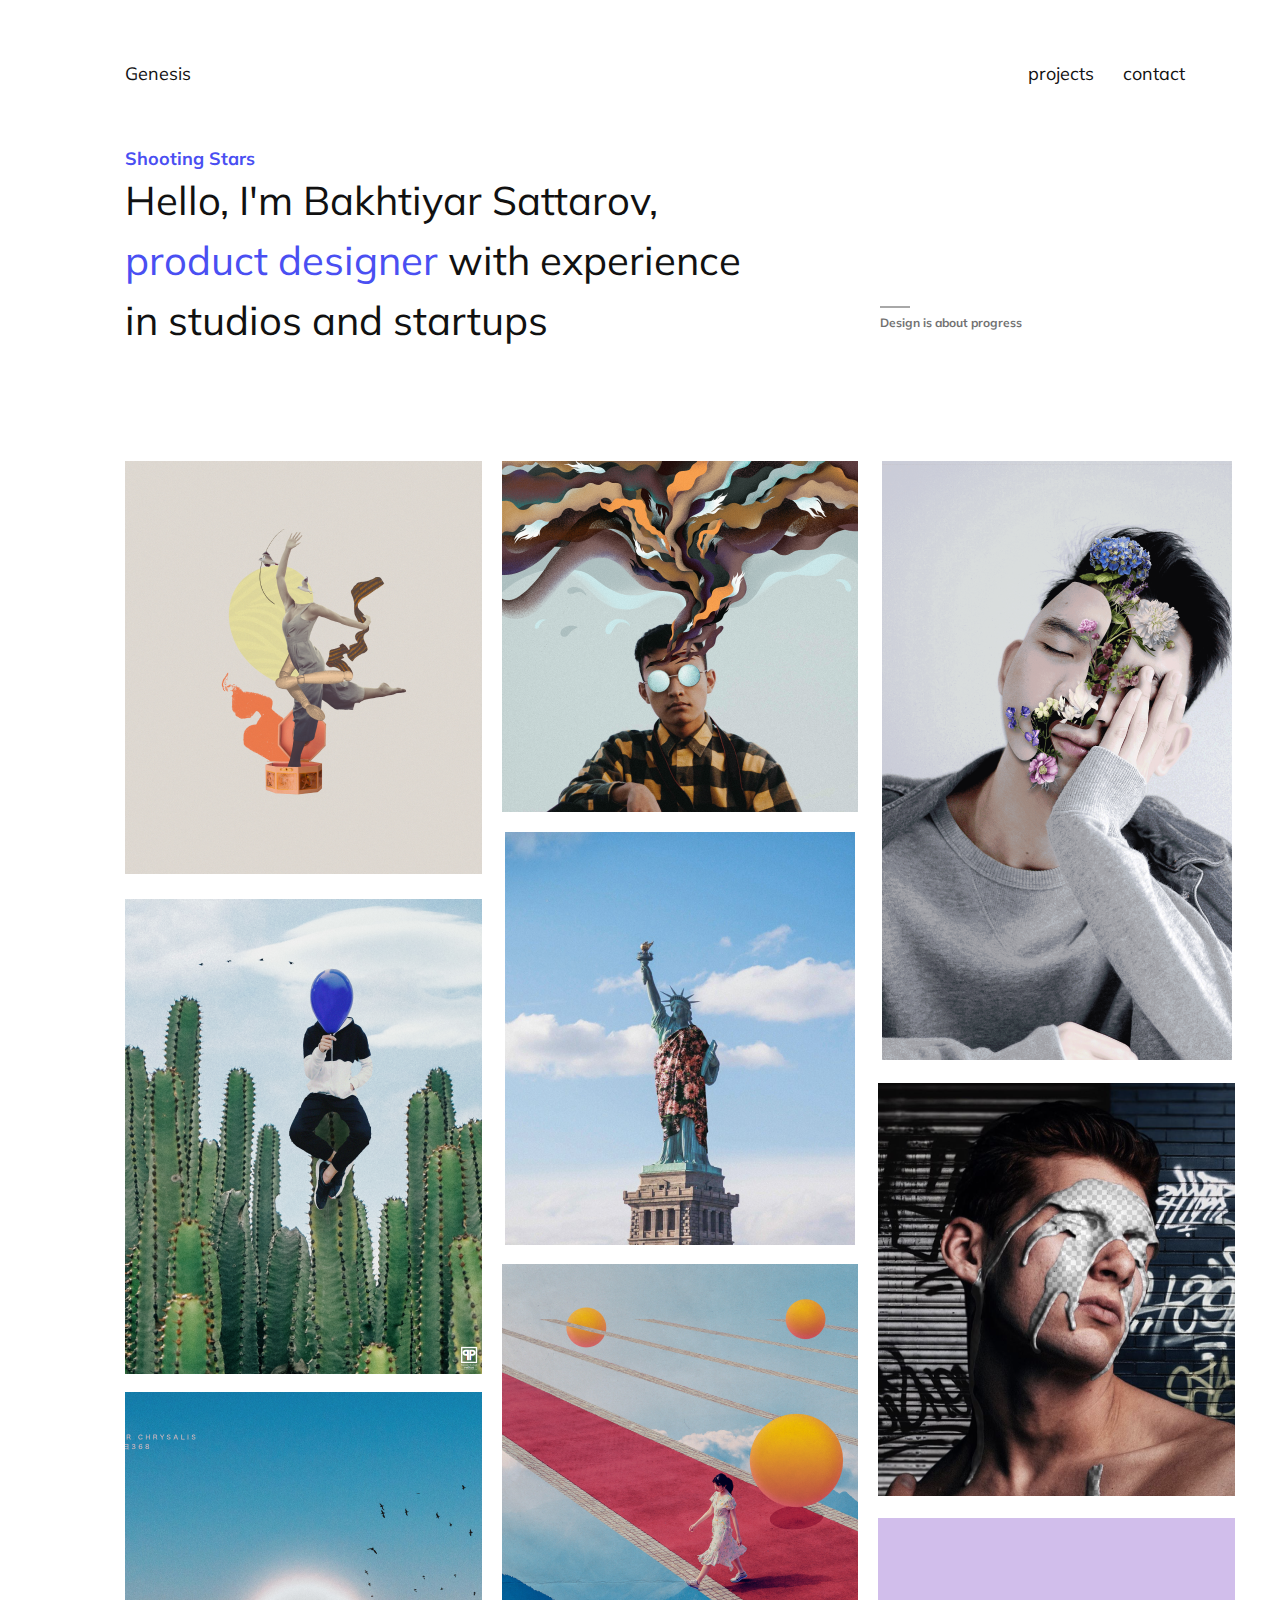
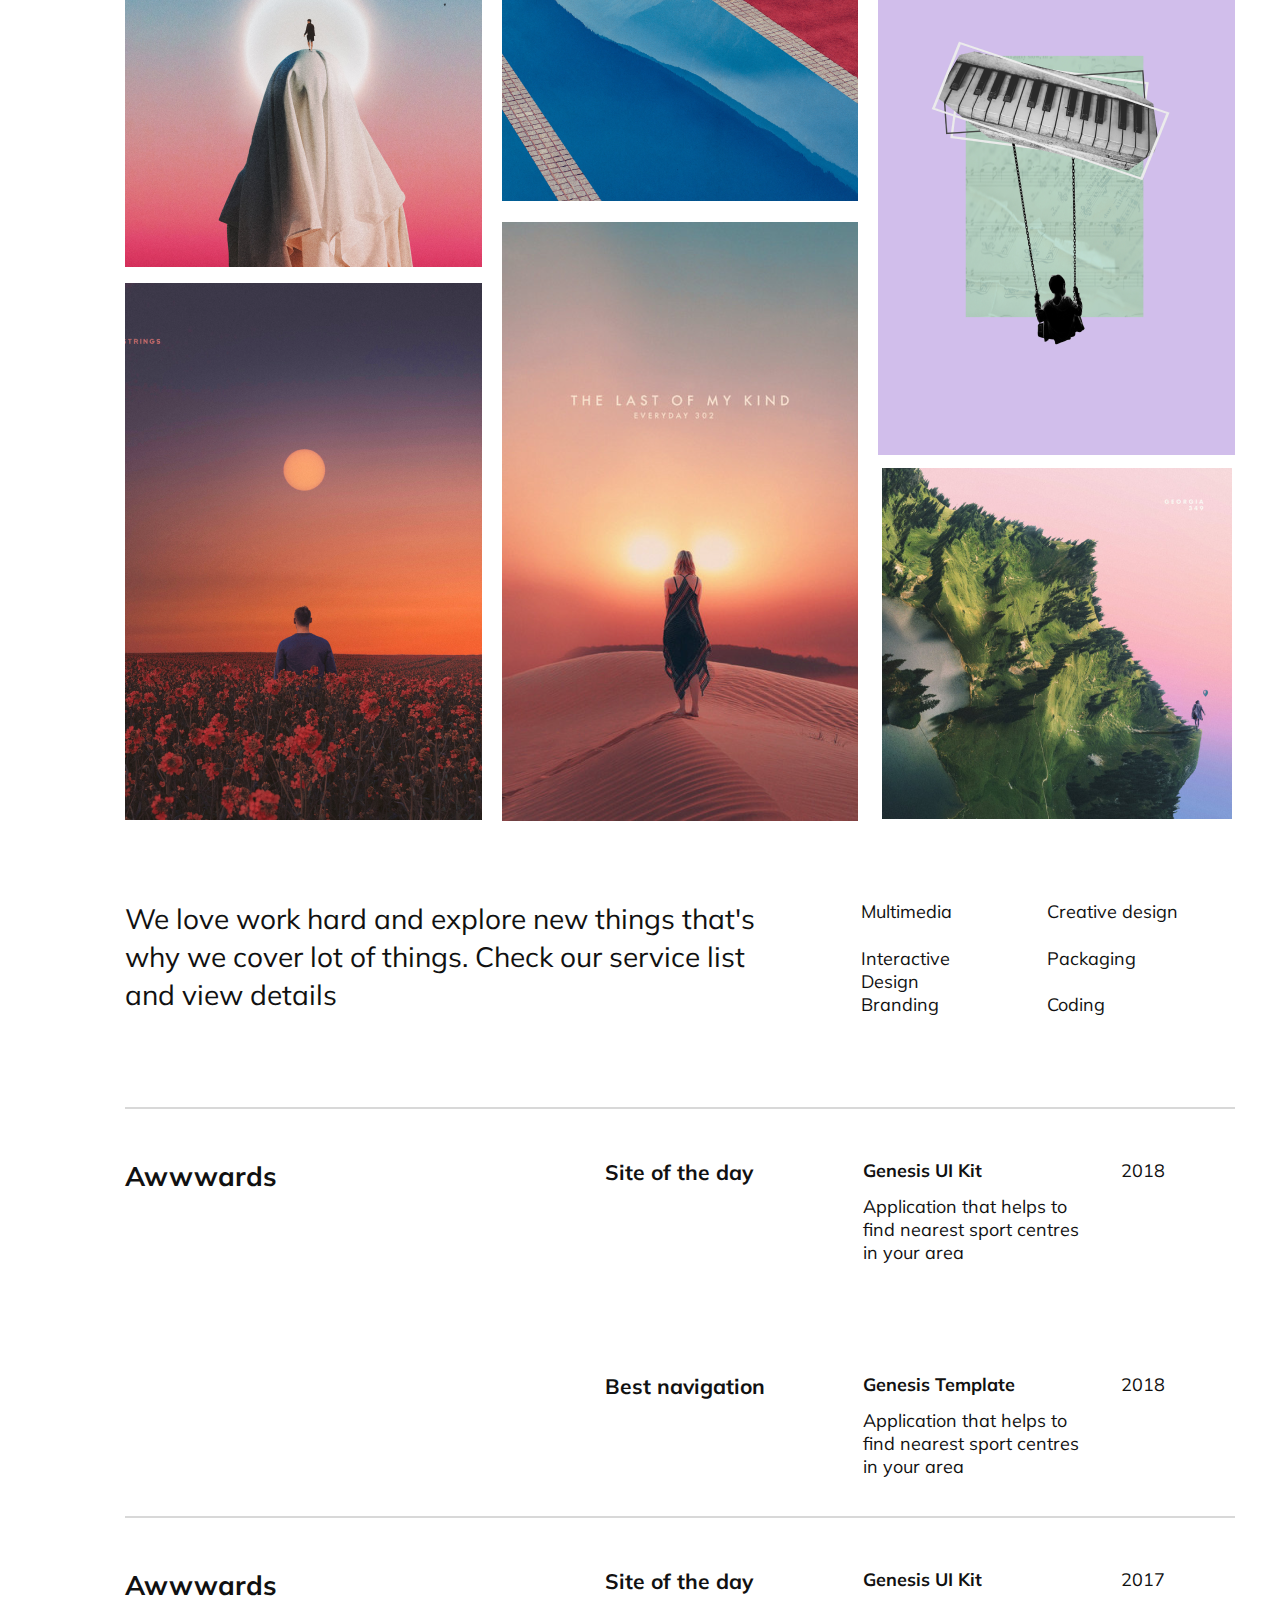
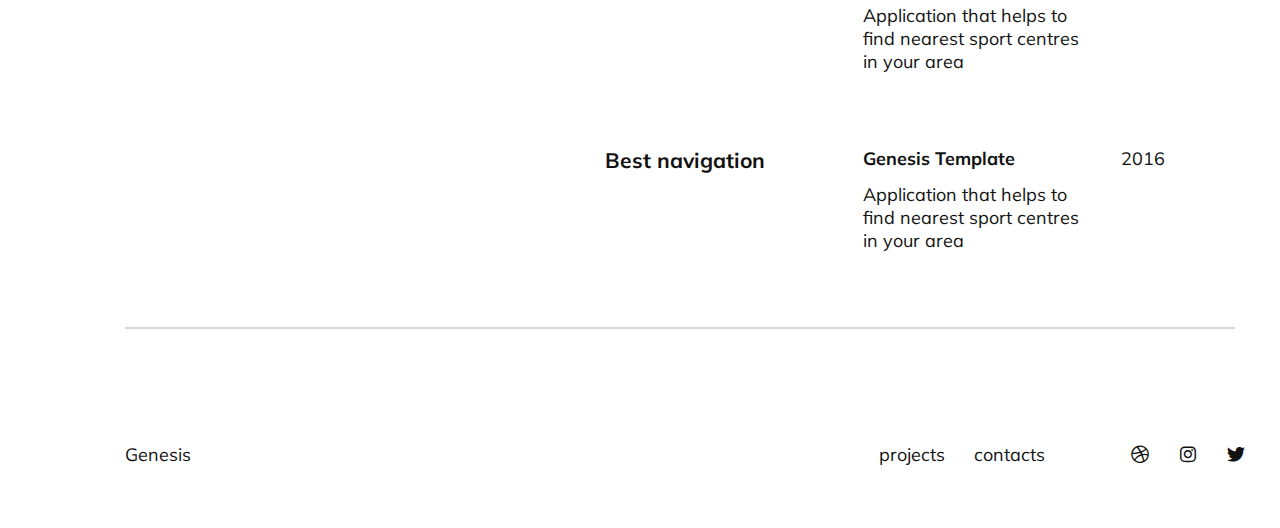
==== commit 4e8ac32c: "creating contact page and adding hover affect" ====
--- a/index.html
+++ b/index.html
@@ -20,7 +20,7 @@
             <a href="index.html">Genesis</a>
             <ul>
                 <li><a href="http:projects.html">projects</a></li>
-                <li><a href="http:contacts.html">contacts</a></li>
+                <li><a href="http:contact.html">contact</a></li>
             </ul>
         </nav>
     </header>
--- a/main.css
+++ b/main.css
@@ -1 +1,1097 @@
-header{max-width:1000px;margin:62px 0px}header nav{display:-webkit-box;display:-ms-flexbox;display:flex;-webkit-box-pack:justify;-ms-flex-pack:justify;justify-content:space-between}header nav ul{list-style-type:none;display:-webkit-box;display:-ms-flexbox;display:flex;position:relative;left:60px}header nav ul li{margin-left:29px}header nav a{text-decoration:none;color:#111111}header nav a:hover{color:#4A4FF2}footer{max-width:1000px;margin:62px 0px}footer .footer-menu{display:-webkit-box;display:-ms-flexbox;display:flex;-webkit-box-pack:justify;-ms-flex-pack:justify;justify-content:space-between;margin-top:114px}footer .footer-menu ul{list-style-type:none;display:-webkit-box;display:-ms-flexbox;display:flex;position:relative;left:60px}footer .footer-menu ul li{margin-left:29px}footer .footer-menu a{text-decoration:none;color:#111111}footer .footer-menu a:hover{color:#4A4FF2}.footer-icons{position:relative;left:60px}.footer-icons i{margin-left:26px}*{-webkit-box-sizing:border-box;box-sizing:border-box;padding:0px;margin:0px}body{background-color:#ffff;font-family:"Mulish",sans-serif;font-size:18px;color:#111111;padding:0px 125px}.sect-one h4{color:#4A4FF2}.sect-one p{font-size:40px;line-height:60px;width:635px;height:191px}.sect-one span{color:#4A4FF2}.sect-one h6{position:relative;top:145px;left:120px;opacity:60%}.sect-one__text{display:-webkit-box;display:-ms-flexbox;display:flex}h6:after{content:"";background-color:#111111;opacity:60%;position:absolute;top:-9px;left:0;height:2px;width:30px}.sect-two{width:1110px;height:1960px;display:-ms-grid;display:grid;margin-top:100px;-ms-grid-rows:17.9% 20px 2.4% 20px 8.4% 20px 8.2% 20px 5.5% 20px 5.4% 20px 14.5% 20px 2.1% 20px 8.4% 20px 18%;grid-template-rows:17.9% 2.4% 8.4% 8.2% 5.5% 5.4% 14.5% 2.1% 8.4% 18%;-ms-grid-columns:1fr 20px 1fr 20px 1fr;grid-template-columns:1fr 1fr 1fr;gap:20px;justify-items:center}.sect-two>:first-child{-ms-grid-row:1;-ms-grid-column:1}.sect-two>:nth-child(2){-ms-grid-row:1;-ms-grid-column:3}.sect-two>:nth-child(3){-ms-grid-row:1;-ms-grid-column:5}.sect-two>:nth-child(4){-ms-grid-row:3;-ms-grid-column:1}.sect-two>:nth-child(5){-ms-grid-row:3;-ms-grid-column:3}.sect-two>:nth-child(6){-ms-grid-row:3;-ms-grid-column:5}.sect-two>:nth-child(7){-ms-grid-row:5;-ms-grid-column:1}.sect-two>:nth-child(8){-ms-grid-row:5;-ms-grid-column:3}.sect-two>:nth-child(9){-ms-grid-row:5;-ms-grid-column:5}.sect-two>:nth-child(10){-ms-grid-row:7;-ms-grid-column:1}.sect-two>:nth-child(11){-ms-grid-row:7;-ms-grid-column:3}.sect-two>:nth-child(12){-ms-grid-row:7;-ms-grid-column:5}.sect-two>:nth-child(13){-ms-grid-row:9;-ms-grid-column:1}.sect-two>:nth-child(14){-ms-grid-row:9;-ms-grid-column:3}.sect-two>:nth-child(15){-ms-grid-row:9;-ms-grid-column:5}.sect-two>:nth-child(16){-ms-grid-row:11;-ms-grid-column:1}.sect-two>:nth-child(17){-ms-grid-row:11;-ms-grid-column:3}.sect-two>:nth-child(18){-ms-grid-row:11;-ms-grid-column:5}.sect-two>:nth-child(19){-ms-grid-row:13;-ms-grid-column:1}.sect-two>:nth-child(20){-ms-grid-row:13;-ms-grid-column:3}.sect-two>:nth-child(21){-ms-grid-row:13;-ms-grid-column:5}.sect-two>:nth-child(22){-ms-grid-row:15;-ms-grid-column:1}.sect-two>:nth-child(23){-ms-grid-row:15;-ms-grid-column:3}.sect-two>:nth-child(24){-ms-grid-row:15;-ms-grid-column:5}.sect-two>:nth-child(25){-ms-grid-row:17;-ms-grid-column:1}.sect-two>:nth-child(26){-ms-grid-row:17;-ms-grid-column:3}.sect-two>:nth-child(27){-ms-grid-row:17;-ms-grid-column:5}.sect-two>:nth-child(28){-ms-grid-row:19;-ms-grid-column:1}.sect-two>:nth-child(29){-ms-grid-row:19;-ms-grid-column:3}.sect-two>:nth-child(30){-ms-grid-row:19;-ms-grid-column:5}.pic-1{-ms-grid-row:1;-ms-grid-row-span:2;-ms-grid-column:1;-ms-grid-column-span:1;grid-area:1/1/3/2}.pic-2{-ms-grid-row:1;-ms-grid-row-span:1;-ms-grid-column:2;-ms-grid-column-span:1;grid-area:1/2/2/3}.pic-3{-ms-grid-row:1;-ms-grid-row-span:3;-ms-grid-column:3;-ms-grid-column-span:1;grid-area:1/3/4/4}.pic-4{-ms-grid-row:3;-ms-grid-row-span:3;-ms-grid-column:1;-ms-grid-column-span:1;grid-area:3/1/6/2}.pic-5{-ms-grid-row:2;-ms-grid-row-span:3;-ms-grid-column:2;-ms-grid-column-span:1;grid-area:2/2/5/3}.pic-6{-ms-grid-row:4;-ms-grid-row-span:3;-ms-grid-column:3;-ms-grid-column-span:1;grid-area:4/3/7/4}.pic-7{-ms-grid-row:6;-ms-grid-row-span:3;-ms-grid-column:1;-ms-grid-column-span:1;grid-area:6/1/9/2}.pic-8{-ms-grid-row:5;-ms-grid-row-span:3;-ms-grid-column:2;-ms-grid-column-span:1;grid-area:5/2/8/3}.pic-9{-ms-grid-row:7;-ms-grid-row-span:3;-ms-grid-column:3;-ms-grid-column-span:1;grid-area:7/3/10/4}.pic-10{-ms-grid-row:9;-ms-grid-row-span:2;-ms-grid-column:1;-ms-grid-column-span:1;grid-area:9/1/11/2}.pic-11{-ms-grid-row:8;-ms-grid-row-span:3;-ms-grid-column:2;-ms-grid-column-span:1;grid-area:8/2/11/3}.pic-12{-ms-grid-row:10;-ms-grid-row-span:1;-ms-grid-column:3;-ms-grid-column-span:1;grid-area:10/3/11/4}.sect-three{width:1000px;height:106px;margin-top:79px;display:-ms-grid;display:grid;-ms-grid-columns:70% 2em 15% 2em 15%;grid-template-columns:70% 15% 15%;-ms-grid-rows:10% 2em 10% 2em 10% 2em 10% 2em 10% 2em 10% 2em 10% 2em 10% 2em 10% 2em 10%;grid-template-rows:repeat(10,10%);gap:2em}.sect-three>:first-child{-ms-grid-row:1;-ms-grid-column:1}.sect-three>:nth-child(2){-ms-grid-row:1;-ms-grid-column:3}.sect-three>:nth-child(3){-ms-grid-row:1;-ms-grid-column:5}.sect-three>:nth-child(4){-ms-grid-row:3;-ms-grid-column:1}.sect-three>:nth-child(5){-ms-grid-row:3;-ms-grid-column:3}.sect-three>:nth-child(6){-ms-grid-row:3;-ms-grid-column:5}.sect-three>:nth-child(7){-ms-grid-row:5;-ms-grid-column:1}.sect-three>:nth-child(8){-ms-grid-row:5;-ms-grid-column:3}.sect-three>:nth-child(9){-ms-grid-row:5;-ms-grid-column:5}.sect-three>:nth-child(10){-ms-grid-row:7;-ms-grid-column:1}.sect-three>:nth-child(11){-ms-grid-row:7;-ms-grid-column:3}.sect-three>:nth-child(12){-ms-grid-row:7;-ms-grid-column:5}.sect-three>:nth-child(13){-ms-grid-row:9;-ms-grid-column:1}.sect-three>:nth-child(14){-ms-grid-row:9;-ms-grid-column:3}.sect-three>:nth-child(15){-ms-grid-row:9;-ms-grid-column:5}.sect-three>:nth-child(16){-ms-grid-row:11;-ms-grid-column:1}.sect-three>:nth-child(17){-ms-grid-row:11;-ms-grid-column:3}.sect-three>:nth-child(18){-ms-grid-row:11;-ms-grid-column:5}.sect-three>:nth-child(19){-ms-grid-row:13;-ms-grid-column:1}.sect-three>:nth-child(20){-ms-grid-row:13;-ms-grid-column:3}.sect-three>:nth-child(21){-ms-grid-row:13;-ms-grid-column:5}.sect-three>:nth-child(22){-ms-grid-row:15;-ms-grid-column:1}.sect-three>:nth-child(23){-ms-grid-row:15;-ms-grid-column:3}.sect-three>:nth-child(24){-ms-grid-row:15;-ms-grid-column:5}.sect-three>:nth-child(25){-ms-grid-row:17;-ms-grid-column:1}.sect-three>:nth-child(26){-ms-grid-row:17;-ms-grid-column:3}.sect-three>:nth-child(27){-ms-grid-row:17;-ms-grid-column:5}.sect-three>:nth-child(28){-ms-grid-row:19;-ms-grid-column:1}.sect-three>:nth-child(29){-ms-grid-row:19;-ms-grid-column:3}.sect-three>:nth-child(30){-ms-grid-row:19;-ms-grid-column:5}.sect-three__para-4{-ms-grid-row:2;-ms-grid-row-span:1;-ms-grid-column:2;-ms-grid-column-span:1;grid-area:2/2/3/3}.sect-three__para-5{-ms-grid-row:2;-ms-grid-row-span:1;-ms-grid-column:3;-ms-grid-column-span:1;grid-area:2/3/3/4}.sect-three__para-6{-ms-grid-row:3;-ms-grid-row-span:1;-ms-grid-column:2;-ms-grid-column-span:1;grid-area:3/2/4/3}.sect-three__para-7{-ms-grid-row:3;-ms-grid-row-span:1;-ms-grid-column:3;grid-area:3/3/4/3}.sect-three__para-1{width:635px;height:106px;font-family:"Mulish",sans-serif;font-style:bold;font-size:28px;line-height:38px}.sect-four{width:1110px;height:411px;margin-top:101px;border-top:2px solid #D8D8D8;border-bottom:2px solid #D8D8D8;padding-top:50px;display:-ms-grid;display:grid;-ms-grid-columns:40% 2em 20% 2em 20% 2em 20%;grid-template-columns:40% 20% 20% 20%;-ms-grid-rows:(10%)[10];grid-template-rows:repeat(10,10%);-webkit-column-gap:2em;-moz-column-gap:2em;column-gap:2em}.sect-four>:first-child{-ms-grid-row:1;-ms-grid-column:1}.sect-four>:nth-child(2){-ms-grid-row:1;-ms-grid-column:3}.sect-four>:nth-child(3){-ms-grid-row:1;-ms-grid-column:5}.sect-four>:nth-child(4){-ms-grid-row:1;-ms-grid-column:7}.sect-four>:nth-child(5){-ms-grid-row:2;-ms-grid-column:1}.sect-four>:nth-child(6){-ms-grid-row:2;-ms-grid-column:3}.sect-four>:nth-child(7){-ms-grid-row:2;-ms-grid-column:5}.sect-four>:nth-child(8){-ms-grid-row:2;-ms-grid-column:7}.sect-four>:nth-child(9){-ms-grid-row:3;-ms-grid-column:1}.sect-four>:nth-child(10){-ms-grid-row:3;-ms-grid-column:3}.sect-four>:nth-child(11){-ms-grid-row:3;-ms-grid-column:5}.sect-four>:nth-child(12){-ms-grid-row:3;-ms-grid-column:7}.sect-four>:nth-child(13){-ms-grid-row:4;-ms-grid-column:1}.sect-four>:nth-child(14){-ms-grid-row:4;-ms-grid-column:3}.sect-four>:nth-child(15){-ms-grid-row:4;-ms-grid-column:5}.sect-four>:nth-child(16){-ms-grid-row:4;-ms-grid-column:7}.sect-four>:nth-child(17){-ms-grid-row:5;-ms-grid-column:1}.sect-four>:nth-child(18){-ms-grid-row:5;-ms-grid-column:3}.sect-four>:nth-child(19){-ms-grid-row:5;-ms-grid-column:5}.sect-four>:nth-child(20){-ms-grid-row:5;-ms-grid-column:7}.sect-four>:nth-child(21){-ms-grid-row:6;-ms-grid-column:1}.sect-four>:nth-child(22){-ms-grid-row:6;-ms-grid-column:3}.sect-four>:nth-child(23){-ms-grid-row:6;-ms-grid-column:5}.sect-four>:nth-child(24){-ms-grid-row:6;-ms-grid-column:7}.sect-four>:nth-child(25){-ms-grid-row:7;-ms-grid-column:1}.sect-four>:nth-child(26){-ms-grid-row:7;-ms-grid-column:3}.sect-four>:nth-child(27){-ms-grid-row:7;-ms-grid-column:5}.sect-four>:nth-child(28){-ms-grid-row:7;-ms-grid-column:7}.sect-four>:nth-child(29){-ms-grid-row:8;-ms-grid-column:1}.sect-four>:nth-child(30){-ms-grid-row:8;-ms-grid-column:3}.sect-four>:nth-child(31){-ms-grid-row:8;-ms-grid-column:5}.sect-four>:nth-child(32){-ms-grid-row:8;-ms-grid-column:7}.sect-four>:nth-child(33){-ms-grid-row:9;-ms-grid-column:1}.sect-four>:nth-child(34){-ms-grid-row:9;-ms-grid-column:3}.sect-four>:nth-child(35){-ms-grid-row:9;-ms-grid-column:5}.sect-four>:nth-child(36){-ms-grid-row:9;-ms-grid-column:7}.sect-four>:nth-child(37){-ms-grid-row:10;-ms-grid-column:1}.sect-four>:nth-child(38){-ms-grid-row:10;-ms-grid-column:3}.sect-four>:nth-child(39){-ms-grid-row:10;-ms-grid-column:5}.sect-four>:nth-child(40){-ms-grid-row:10;-ms-grid-column:7}.sect-four__para-1{-ms-grid-row:2;-ms-grid-row-span:1;-ms-grid-column:3;-ms-grid-column-span:1;grid-area:2/3/3/4}.sect-four__title{-ms-grid-row:7;-ms-grid-row-span:1;-ms-grid-column:2;-ms-grid-column-span:1;grid-area:7/2/8/3}.sect-four__sub-title{-ms-grid-row:7;-ms-grid-row-span:1;-ms-grid-column:3;-ms-grid-column-span:1;grid-area:7/3/8/4}.sect-four__para-2{-ms-grid-row:7;-ms-grid-row-span:1;-ms-grid-column:4;-ms-grid-column-span:1;grid-area:7/4/8/5}.sect-four__para-3{-ms-grid-row:8;-ms-grid-row-span:1;-ms-grid-column:3;-ms-grid-column-span:1;grid-area:8/3/9/4}.sect-five{width:1110px;height:411px;border-bottom:2px solid #D8D8D8;padding-top:50px;display:-ms-grid;display:grid;-ms-grid-columns:40% 2em 20% 2em 20% 2em 20%;grid-template-columns:40% 20% 20% 20%;-ms-grid-rows:(10%)[10];grid-template-rows:repeat(10,10%);-webkit-column-gap:2em;-moz-column-gap:2em;column-gap:2em}.sect-five>:first-child{-ms-grid-row:1;-ms-grid-column:1}.sect-five>:nth-child(2){-ms-grid-row:1;-ms-grid-column:3}.sect-five>:nth-child(3){-ms-grid-row:1;-ms-grid-column:5}.sect-five>:nth-child(4){-ms-grid-row:1;-ms-grid-column:7}.sect-five>:nth-child(5){-ms-grid-row:2;-ms-grid-column:1}.sect-five>:nth-child(6){-ms-grid-row:2;-ms-grid-column:3}.sect-five>:nth-child(7){-ms-grid-row:2;-ms-grid-column:5}.sect-five>:nth-child(8){-ms-grid-row:2;-ms-grid-column:7}.sect-five>:nth-child(9){-ms-grid-row:3;-ms-grid-column:1}.sect-five>:nth-child(10){-ms-grid-row:3;-ms-grid-column:3}.sect-five>:nth-child(11){-ms-grid-row:3;-ms-grid-column:5}.sect-five>:nth-child(12){-ms-grid-row:3;-ms-grid-column:7}.sect-five>:nth-child(13){-ms-grid-row:4;-ms-grid-column:1}.sect-five>:nth-child(14){-ms-grid-row:4;-ms-grid-column:3}.sect-five>:nth-child(15){-ms-grid-row:4;-ms-grid-column:5}.sect-five>:nth-child(16){-ms-grid-row:4;-ms-grid-column:7}.sect-five>:nth-child(17){-ms-grid-row:5;-ms-grid-column:1}.sect-five>:nth-child(18){-ms-grid-row:5;-ms-grid-column:3}.sect-five>:nth-child(19){-ms-grid-row:5;-ms-grid-column:5}.sect-five>:nth-child(20){-ms-grid-row:5;-ms-grid-column:7}.sect-five>:nth-child(21){-ms-grid-row:6;-ms-grid-column:1}.sect-five>:nth-child(22){-ms-grid-row:6;-ms-grid-column:3}.sect-five>:nth-child(23){-ms-grid-row:6;-ms-grid-column:5}.sect-five>:nth-child(24){-ms-grid-row:6;-ms-grid-column:7}.sect-five>:nth-child(25){-ms-grid-row:7;-ms-grid-column:1}.sect-five>:nth-child(26){-ms-grid-row:7;-ms-grid-column:3}.sect-five>:nth-child(27){-ms-grid-row:7;-ms-grid-column:5}.sect-five>:nth-child(28){-ms-grid-row:7;-ms-grid-column:7}.sect-five>:nth-child(29){-ms-grid-row:8;-ms-grid-column:1}.sect-five>:nth-child(30){-ms-grid-row:8;-ms-grid-column:3}.sect-five>:nth-child(31){-ms-grid-row:8;-ms-grid-column:5}.sect-five>:nth-child(32){-ms-grid-row:8;-ms-grid-column:7}.sect-five>:nth-child(33){-ms-grid-row:9;-ms-grid-column:1}.sect-five>:nth-child(34){-ms-grid-row:9;-ms-grid-column:3}.sect-five>:nth-child(35){-ms-grid-row:9;-ms-grid-column:5}.sect-five>:nth-child(36){-ms-grid-row:9;-ms-grid-column:7}.sect-five>:nth-child(37){-ms-grid-row:10;-ms-grid-column:1}.sect-five>:nth-child(38){-ms-grid-row:10;-ms-grid-column:3}.sect-five>:nth-child(39){-ms-grid-row:10;-ms-grid-column:5}.sect-five>:nth-child(40){-ms-grid-row:10;-ms-grid-column:7}.sect-five__para-1{-ms-grid-row:2;-ms-grid-row-span:1;-ms-grid-column:3;-ms-grid-column-span:1;grid-area:2/3/3/4}.sect-five__title{-ms-grid-row:6;-ms-grid-row-span:1;-ms-grid-column:2;-ms-grid-column-span:1;grid-area:6/2/7/3}.sect-five__sub-title{-ms-grid-row:6;-ms-grid-row-span:1;-ms-grid-column:3;-ms-grid-column-span:1;grid-area:6/3/7/4}.sect-five__para-2{-ms-grid-row:7;-ms-grid-row-span:1;-ms-grid-column:3;-ms-grid-column-span:1;grid-area:7/3/8/4}.sect-five__para-3{-ms-grid-row:6;-ms-grid-row-span:1;-ms-grid-column:4;-ms-grid-column-span:1;grid-area:6/4/7/5}+header {
+  max-width: 1000px;
+  margin: 62px 0px;
+}
+header nav {
+  display: -webkit-box;
+  display: -ms-flexbox;
+  display: flex;
+  -webkit-box-pack: justify;
+      -ms-flex-pack: justify;
+          justify-content: space-between;
+}
+header nav ul {
+  list-style-type: none;
+  display: -webkit-box;
+  display: -ms-flexbox;
+  display: flex;
+  position: relative;
+  left: 60px;
+}
+header nav ul li {
+  margin-left: 29px;
+}
+header nav a {
+  text-decoration: none;
+  color: #111111;
+}
+header nav a:hover {
+  color: #4A4FF2;
+}
+
+footer {
+  max-width: 1000px;
+  margin: 62px 0px;
+}
+footer .footer-menu {
+  display: -webkit-box;
+  display: -ms-flexbox;
+  display: flex;
+  -webkit-box-pack: justify;
+      -ms-flex-pack: justify;
+          justify-content: space-between;
+  margin-top: 114px;
+}
+footer .footer-menu ul {
+  list-style-type: none;
+  display: -webkit-box;
+  display: -ms-flexbox;
+  display: flex;
+  position: relative;
+  left: 60px;
+}
+footer .footer-menu ul li {
+  margin-left: 29px;
+}
+footer .footer-menu a {
+  text-decoration: none;
+  color: #111111;
+}
+footer .footer-menu a:hover {
+  color: #4A4FF2;
+}
+
+.footer-icons {
+  position: relative;
+  left: 60px;
+}
+.footer-icons i {
+  margin-left: 26px;
+}
+
+* {
+  -webkit-box-sizing: border-box;
+          box-sizing: border-box;
+  padding: 0px;
+  margin: 0px;
+}
+
+body {
+  background-color: #ffff;
+  font-family: "Mulish", sans-serif;
+  font-size: 18px;
+  color: #111111;
+  padding: 0px 125px;
+}
+
+.sect-one h4 {
+  color: #4A4FF2;
+}
+.sect-one p {
+  font-size: 40px;
+  line-height: 60px;
+  width: 635px;
+  height: 191px;
+}
+.sect-one span {
+  color: #4A4FF2;
+}
+.sect-one h6 {
+  position: relative;
+  top: 145px;
+  left: 120px;
+  opacity: 60%;
+}
+.sect-one__text {
+  display: -webkit-box;
+  display: -ms-flexbox;
+  display: flex;
+}
+
+h6::after {
+  content: "";
+  background-color: #111111;
+  opacity: 60%;
+  position: absolute;
+  top: -9px;
+  left: 0;
+  height: 2px;
+  width: 30px;
+}
+
+.sect-two {
+  width: 1110px;
+  height: 1960px;
+  display: -ms-grid;
+  display: grid;
+  margin-top: 100px;
+  -ms-grid-rows: 17.9% 20px 2.4% 20px 8.4% 20px 8.2% 20px 5.5% 20px 5.4% 20px 14.5% 20px 2.1% 20px 8.4% 20px 18%;
+  grid-template-rows: 17.9% 2.4% 8.4% 8.2% 5.5% 5.4% 14.5% 2.1% 8.4% 18%;
+  -ms-grid-columns: 1fr 20px 1fr 20px 1fr;
+  grid-template-columns: 1fr 1fr 1fr;
+  gap: 20px;
+  justify-items: center;
+}
+
+.sect-two > *:nth-child(1) {
+  -ms-grid-row: 1;
+  -ms-grid-column: 1;
+}
+
+.sect-two > *:nth-child(2) {
+  -ms-grid-row: 1;
+  -ms-grid-column: 3;
+}
+
+.sect-two > *:nth-child(3) {
+  -ms-grid-row: 1;
+  -ms-grid-column: 5;
+}
+
+.sect-two > *:nth-child(4) {
+  -ms-grid-row: 3;
+  -ms-grid-column: 1;
+}
+
+.sect-two > *:nth-child(5) {
+  -ms-grid-row: 3;
+  -ms-grid-column: 3;
+}
+
+.sect-two > *:nth-child(6) {
+  -ms-grid-row: 3;
+  -ms-grid-column: 5;
+}
+
+.sect-two > *:nth-child(7) {
+  -ms-grid-row: 5;
+  -ms-grid-column: 1;
+}
+
+.sect-two > *:nth-child(8) {
+  -ms-grid-row: 5;
+  -ms-grid-column: 3;
+}
+
+.sect-two > *:nth-child(9) {
+  -ms-grid-row: 5;
+  -ms-grid-column: 5;
+}
+
+.sect-two > *:nth-child(10) {
+  -ms-grid-row: 7;
+  -ms-grid-column: 1;
+}
+
+.sect-two > *:nth-child(11) {
+  -ms-grid-row: 7;
+  -ms-grid-column: 3;
+}
+
+.sect-two > *:nth-child(12) {
+  -ms-grid-row: 7;
+  -ms-grid-column: 5;
+}
+
+.sect-two > *:nth-child(13) {
+  -ms-grid-row: 9;
+  -ms-grid-column: 1;
+}
+
+.sect-two > *:nth-child(14) {
+  -ms-grid-row: 9;
+  -ms-grid-column: 3;
+}
+
+.sect-two > *:nth-child(15) {
+  -ms-grid-row: 9;
+  -ms-grid-column: 5;
+}
+
+.sect-two > *:nth-child(16) {
+  -ms-grid-row: 11;
+  -ms-grid-column: 1;
+}
+
+.sect-two > *:nth-child(17) {
+  -ms-grid-row: 11;
+  -ms-grid-column: 3;
+}
+
+.sect-two > *:nth-child(18) {
+  -ms-grid-row: 11;
+  -ms-grid-column: 5;
+}
+
+.sect-two > *:nth-child(19) {
+  -ms-grid-row: 13;
+  -ms-grid-column: 1;
+}
+
+.sect-two > *:nth-child(20) {
+  -ms-grid-row: 13;
+  -ms-grid-column: 3;
+}
+
+.sect-two > *:nth-child(21) {
+  -ms-grid-row: 13;
+  -ms-grid-column: 5;
+}
+
+.sect-two > *:nth-child(22) {
+  -ms-grid-row: 15;
+  -ms-grid-column: 1;
+}
+
+.sect-two > *:nth-child(23) {
+  -ms-grid-row: 15;
+  -ms-grid-column: 3;
+}
+
+.sect-two > *:nth-child(24) {
+  -ms-grid-row: 15;
+  -ms-grid-column: 5;
+}
+
+.sect-two > *:nth-child(25) {
+  -ms-grid-row: 17;
+  -ms-grid-column: 1;
+}
+
+.sect-two > *:nth-child(26) {
+  -ms-grid-row: 17;
+  -ms-grid-column: 3;
+}
+
+.sect-two > *:nth-child(27) {
+  -ms-grid-row: 17;
+  -ms-grid-column: 5;
+}
+
+.sect-two > *:nth-child(28) {
+  -ms-grid-row: 19;
+  -ms-grid-column: 1;
+}
+
+.sect-two > *:nth-child(29) {
+  -ms-grid-row: 19;
+  -ms-grid-column: 3;
+}
+
+.sect-two > *:nth-child(30) {
+  -ms-grid-row: 19;
+  -ms-grid-column: 5;
+}
+
+.pic-1 {
+  -ms-grid-row: 1;
+  -ms-grid-row-span: 2;
+  -ms-grid-column: 1;
+  -ms-grid-column-span: 1;
+  grid-area: 1/1/3/2;
+}
+
+.pic-2 {
+  -ms-grid-row: 1;
+  -ms-grid-row-span: 1;
+  -ms-grid-column: 2;
+  -ms-grid-column-span: 1;
+  grid-area: 1/2/2/3;
+}
+
+.pic-3 {
+  -ms-grid-row: 1;
+  -ms-grid-row-span: 3;
+  -ms-grid-column: 3;
+  -ms-grid-column-span: 1;
+  grid-area: 1/3/4/4;
+}
+
+.pic-4 {
+  -ms-grid-row: 3;
+  -ms-grid-row-span: 3;
+  -ms-grid-column: 1;
+  -ms-grid-column-span: 1;
+  grid-area: 3/1/6/2;
+}
+
+.pic-5 {
+  -ms-grid-row: 2;
+  -ms-grid-row-span: 3;
+  -ms-grid-column: 2;
+  -ms-grid-column-span: 1;
+  grid-area: 2/2/5/3;
+}
+
+.pic-6 {
+  -ms-grid-row: 4;
+  -ms-grid-row-span: 3;
+  -ms-grid-column: 3;
+  -ms-grid-column-span: 1;
+  grid-area: 4/3/7/4;
+}
+
+.pic-7 {
+  -ms-grid-row: 6;
+  -ms-grid-row-span: 3;
+  -ms-grid-column: 1;
+  -ms-grid-column-span: 1;
+  grid-area: 6/1/9/2;
+}
+
+.pic-8 {
+  -ms-grid-row: 5;
+  -ms-grid-row-span: 3;
+  -ms-grid-column: 2;
+  -ms-grid-column-span: 1;
+  grid-area: 5/2/8/3;
+}
+
+.pic-9 {
+  -ms-grid-row: 7;
+  -ms-grid-row-span: 3;
+  -ms-grid-column: 3;
+  -ms-grid-column-span: 1;
+  grid-area: 7/3/10/4;
+}
+
+.pic-10 {
+  -ms-grid-row: 9;
+  -ms-grid-row-span: 2;
+  -ms-grid-column: 1;
+  -ms-grid-column-span: 1;
+  grid-area: 9/1/11/2;
+}
+
+.pic-11 {
+  -ms-grid-row: 8;
+  -ms-grid-row-span: 3;
+  -ms-grid-column: 2;
+  -ms-grid-column-span: 1;
+  grid-area: 8/2/11/3;
+}
+
+.pic-12 {
+  -ms-grid-row: 10;
+  -ms-grid-row-span: 1;
+  -ms-grid-column: 3;
+  -ms-grid-column-span: 1;
+  grid-area: 10/3/11/4;
+}
+
+.sect-three {
+  width: 1000px;
+  height: 106px;
+  margin-top: 79px;
+  display: -ms-grid;
+  display: grid;
+  -ms-grid-columns: 70% 2em 15% 2em 15%;
+  grid-template-columns: 70% 15% 15%;
+  -ms-grid-rows: 10% 2em 10% 2em 10% 2em 10% 2em 10% 2em 10% 2em 10% 2em 10% 2em 10% 2em 10%;
+  grid-template-rows: repeat(10, 10%);
+  gap: 2em;
+}
+
+.sect-three > *:nth-child(1) {
+  -ms-grid-row: 1;
+  -ms-grid-column: 1;
+}
+
+.sect-three > *:nth-child(2) {
+  -ms-grid-row: 1;
+  -ms-grid-column: 3;
+}
+
+.sect-three > *:nth-child(3) {
+  -ms-grid-row: 1;
+  -ms-grid-column: 5;
+}
+
+.sect-three > *:nth-child(4) {
+  -ms-grid-row: 3;
+  -ms-grid-column: 1;
+}
+
+.sect-three > *:nth-child(5) {
+  -ms-grid-row: 3;
+  -ms-grid-column: 3;
+}
+
+.sect-three > *:nth-child(6) {
+  -ms-grid-row: 3;
+  -ms-grid-column: 5;
+}
+
+.sect-three > *:nth-child(7) {
+  -ms-grid-row: 5;
+  -ms-grid-column: 1;
+}
+
+.sect-three > *:nth-child(8) {
+  -ms-grid-row: 5;
+  -ms-grid-column: 3;
+}
+
+.sect-three > *:nth-child(9) {
+  -ms-grid-row: 5;
+  -ms-grid-column: 5;
+}
+
+.sect-three > *:nth-child(10) {
+  -ms-grid-row: 7;
+  -ms-grid-column: 1;
+}
+
+.sect-three > *:nth-child(11) {
+  -ms-grid-row: 7;
+  -ms-grid-column: 3;
+}
+
+.sect-three > *:nth-child(12) {
+  -ms-grid-row: 7;
+  -ms-grid-column: 5;
+}
+
+.sect-three > *:nth-child(13) {
+  -ms-grid-row: 9;
+  -ms-grid-column: 1;
+}
+
+.sect-three > *:nth-child(14) {
+  -ms-grid-row: 9;
+  -ms-grid-column: 3;
+}
+
+.sect-three > *:nth-child(15) {
+  -ms-grid-row: 9;
+  -ms-grid-column: 5;
+}
+
+.sect-three > *:nth-child(16) {
+  -ms-grid-row: 11;
+  -ms-grid-column: 1;
+}
+
+.sect-three > *:nth-child(17) {
+  -ms-grid-row: 11;
+  -ms-grid-column: 3;
+}
+
+.sect-three > *:nth-child(18) {
+  -ms-grid-row: 11;
+  -ms-grid-column: 5;
+}
+
+.sect-three > *:nth-child(19) {
+  -ms-grid-row: 13;
+  -ms-grid-column: 1;
+}
+
+.sect-three > *:nth-child(20) {
+  -ms-grid-row: 13;
+  -ms-grid-column: 3;
+}
+
+.sect-three > *:nth-child(21) {
+  -ms-grid-row: 13;
+  -ms-grid-column: 5;
+}
+
+.sect-three > *:nth-child(22) {
+  -ms-grid-row: 15;
+  -ms-grid-column: 1;
+}
+
+.sect-three > *:nth-child(23) {
+  -ms-grid-row: 15;
+  -ms-grid-column: 3;
+}
+
+.sect-three > *:nth-child(24) {
+  -ms-grid-row: 15;
+  -ms-grid-column: 5;
+}
+
+.sect-three > *:nth-child(25) {
+  -ms-grid-row: 17;
+  -ms-grid-column: 1;
+}
+
+.sect-three > *:nth-child(26) {
+  -ms-grid-row: 17;
+  -ms-grid-column: 3;
+}
+
+.sect-three > *:nth-child(27) {
+  -ms-grid-row: 17;
+  -ms-grid-column: 5;
+}
+
+.sect-three > *:nth-child(28) {
+  -ms-grid-row: 19;
+  -ms-grid-column: 1;
+}
+
+.sect-three > *:nth-child(29) {
+  -ms-grid-row: 19;
+  -ms-grid-column: 3;
+}
+
+.sect-three > *:nth-child(30) {
+  -ms-grid-row: 19;
+  -ms-grid-column: 5;
+}
+
+.sect-three__para-4 {
+  -ms-grid-row: 2;
+  -ms-grid-row-span: 1;
+  -ms-grid-column: 2;
+  -ms-grid-column-span: 1;
+  grid-area: 2/2/3/3;
+}
+
+.sect-three__para-5 {
+  -ms-grid-row: 2;
+  -ms-grid-row-span: 1;
+  -ms-grid-column: 3;
+  -ms-grid-column-span: 1;
+  grid-area: 2/3/3/4;
+}
+
+.sect-three__para-6 {
+  -ms-grid-row: 3;
+  -ms-grid-row-span: 1;
+  -ms-grid-column: 2;
+  -ms-grid-column-span: 1;
+  grid-area: 3/2/4/3;
+}
+
+.sect-three__para-7 {
+  -ms-grid-row: 3;
+  -ms-grid-row-span: 1;
+  -ms-grid-column: 3;
+  grid-area: 3/3/4/3;
+}
+
+.sect-three__para-1 {
+  width: 635px;
+  height: 106px;
+  font-family: "Mulish", sans-serif;
+  font-style: bold;
+  font-size: 28px;
+  line-height: 38px;
+}
+
+.sect-four {
+  width: 1110px;
+  height: 411px;
+  margin-top: 101px;
+  border-top: 2px solid #D8D8D8;
+  border-bottom: 2px solid #D8D8D8;
+  padding-top: 50px;
+  display: -ms-grid;
+  display: grid;
+  -ms-grid-columns: 40% 2em 20% 2em 20% 2em 20%;
+  grid-template-columns: 40% 20% 20% 20%;
+  -ms-grid-rows: (10%)[10];
+  grid-template-rows: repeat(10, 10%);
+  -webkit-column-gap: 2em;
+     -moz-column-gap: 2em;
+          column-gap: 2em;
+}
+
+.sect-four > *:nth-child(1) {
+  -ms-grid-row: 1;
+  -ms-grid-column: 1;
+}
+
+.sect-four > *:nth-child(2) {
+  -ms-grid-row: 1;
+  -ms-grid-column: 3;
+}
+
+.sect-four > *:nth-child(3) {
+  -ms-grid-row: 1;
+  -ms-grid-column: 5;
+}
+
+.sect-four > *:nth-child(4) {
+  -ms-grid-row: 1;
+  -ms-grid-column: 7;
+}
+
+.sect-four > *:nth-child(5) {
+  -ms-grid-row: 2;
+  -ms-grid-column: 1;
+}
+
+.sect-four > *:nth-child(6) {
+  -ms-grid-row: 2;
+  -ms-grid-column: 3;
+}
+
+.sect-four > *:nth-child(7) {
+  -ms-grid-row: 2;
+  -ms-grid-column: 5;
+}
+
+.sect-four > *:nth-child(8) {
+  -ms-grid-row: 2;
+  -ms-grid-column: 7;
+}
+
+.sect-four > *:nth-child(9) {
+  -ms-grid-row: 3;
+  -ms-grid-column: 1;
+}
+
+.sect-four > *:nth-child(10) {
+  -ms-grid-row: 3;
+  -ms-grid-column: 3;
+}
+
+.sect-four > *:nth-child(11) {
+  -ms-grid-row: 3;
+  -ms-grid-column: 5;
+}
+
+.sect-four > *:nth-child(12) {
+  -ms-grid-row: 3;
+  -ms-grid-column: 7;
+}
+
+.sect-four > *:nth-child(13) {
+  -ms-grid-row: 4;
+  -ms-grid-column: 1;
+}
+
+.sect-four > *:nth-child(14) {
+  -ms-grid-row: 4;
+  -ms-grid-column: 3;
+}
+
+.sect-four > *:nth-child(15) {
+  -ms-grid-row: 4;
+  -ms-grid-column: 5;
+}
+
+.sect-four > *:nth-child(16) {
+  -ms-grid-row: 4;
+  -ms-grid-column: 7;
+}
+
+.sect-four > *:nth-child(17) {
+  -ms-grid-row: 5;
+  -ms-grid-column: 1;
+}
+
+.sect-four > *:nth-child(18) {
+  -ms-grid-row: 5;
+  -ms-grid-column: 3;
+}
+
+.sect-four > *:nth-child(19) {
+  -ms-grid-row: 5;
+  -ms-grid-column: 5;
+}
+
+.sect-four > *:nth-child(20) {
+  -ms-grid-row: 5;
+  -ms-grid-column: 7;
+}
+
+.sect-four > *:nth-child(21) {
+  -ms-grid-row: 6;
+  -ms-grid-column: 1;
+}
+
+.sect-four > *:nth-child(22) {
+  -ms-grid-row: 6;
+  -ms-grid-column: 3;
+}
+
+.sect-four > *:nth-child(23) {
+  -ms-grid-row: 6;
+  -ms-grid-column: 5;
+}
+
+.sect-four > *:nth-child(24) {
+  -ms-grid-row: 6;
+  -ms-grid-column: 7;
+}
+
+.sect-four > *:nth-child(25) {
+  -ms-grid-row: 7;
+  -ms-grid-column: 1;
+}
+
+.sect-four > *:nth-child(26) {
+  -ms-grid-row: 7;
+  -ms-grid-column: 3;
+}
+
+.sect-four > *:nth-child(27) {
+  -ms-grid-row: 7;
+  -ms-grid-column: 5;
+}
+
+.sect-four > *:nth-child(28) {
+  -ms-grid-row: 7;
+  -ms-grid-column: 7;
+}
+
+.sect-four > *:nth-child(29) {
+  -ms-grid-row: 8;
+  -ms-grid-column: 1;
+}
+
+.sect-four > *:nth-child(30) {
+  -ms-grid-row: 8;
+  -ms-grid-column: 3;
+}
+
+.sect-four > *:nth-child(31) {
+  -ms-grid-row: 8;
+  -ms-grid-column: 5;
+}
+
+.sect-four > *:nth-child(32) {
+  -ms-grid-row: 8;
+  -ms-grid-column: 7;
+}
+
+.sect-four > *:nth-child(33) {
+  -ms-grid-row: 9;
+  -ms-grid-column: 1;
+}
+
+.sect-four > *:nth-child(34) {
+  -ms-grid-row: 9;
+  -ms-grid-column: 3;
+}
+
+.sect-four > *:nth-child(35) {
+  -ms-grid-row: 9;
+  -ms-grid-column: 5;
+}
+
+.sect-four > *:nth-child(36) {
+  -ms-grid-row: 9;
+  -ms-grid-column: 7;
+}
+
+.sect-four > *:nth-child(37) {
+  -ms-grid-row: 10;
+  -ms-grid-column: 1;
+}
+
+.sect-four > *:nth-child(38) {
+  -ms-grid-row: 10;
+  -ms-grid-column: 3;
+}
+
+.sect-four > *:nth-child(39) {
+  -ms-grid-row: 10;
+  -ms-grid-column: 5;
+}
+
+.sect-four > *:nth-child(40) {
+  -ms-grid-row: 10;
+  -ms-grid-column: 7;
+}
+
+.sect-four__para-1 {
+  -ms-grid-row: 2;
+  -ms-grid-row-span: 1;
+  -ms-grid-column: 3;
+  -ms-grid-column-span: 1;
+  grid-area: 2/3/3/4;
+}
+
+.sect-four__title {
+  -ms-grid-row: 7;
+  -ms-grid-row-span: 1;
+  -ms-grid-column: 2;
+  -ms-grid-column-span: 1;
+  grid-area: 7/2/8/3;
+}
+
+.sect-four__sub-title {
+  -ms-grid-row: 7;
+  -ms-grid-row-span: 1;
+  -ms-grid-column: 3;
+  -ms-grid-column-span: 1;
+  grid-area: 7/3/8/4;
+}
+
+.sect-four__para-2 {
+  -ms-grid-row: 7;
+  -ms-grid-row-span: 1;
+  -ms-grid-column: 4;
+  -ms-grid-column-span: 1;
+  grid-area: 7/4/8/5;
+}
+
+.sect-four__para-3 {
+  -ms-grid-row: 8;
+  -ms-grid-row-span: 1;
+  -ms-grid-column: 3;
+  -ms-grid-column-span: 1;
+  grid-area: 8/3/9/4;
+}
+
+.sect-five {
+  width: 1110px;
+  height: 411px;
+  border-bottom: 2px solid #D8D8D8;
+  padding-top: 50px;
+  display: -ms-grid;
+  display: grid;
+  -ms-grid-columns: 40% 2em 20% 2em 20% 2em 20%;
+  grid-template-columns: 40% 20% 20% 20%;
+  -ms-grid-rows: (10%)[10];
+  grid-template-rows: repeat(10, 10%);
+  -webkit-column-gap: 2em;
+     -moz-column-gap: 2em;
+          column-gap: 2em;
+}
+
+.sect-five > *:nth-child(1) {
+  -ms-grid-row: 1;
+  -ms-grid-column: 1;
+}
+
+.sect-five > *:nth-child(2) {
+  -ms-grid-row: 1;
+  -ms-grid-column: 3;
+}
+
+.sect-five > *:nth-child(3) {
+  -ms-grid-row: 1;
+  -ms-grid-column: 5;
+}
+
+.sect-five > *:nth-child(4) {
+  -ms-grid-row: 1;
+  -ms-grid-column: 7;
+}
+
+.sect-five > *:nth-child(5) {
+  -ms-grid-row: 2;
+  -ms-grid-column: 1;
+}
+
+.sect-five > *:nth-child(6) {
+  -ms-grid-row: 2;
+  -ms-grid-column: 3;
+}
+
+.sect-five > *:nth-child(7) {
+  -ms-grid-row: 2;
+  -ms-grid-column: 5;
+}
+
+.sect-five > *:nth-child(8) {
+  -ms-grid-row: 2;
+  -ms-grid-column: 7;
+}
+
+.sect-five > *:nth-child(9) {
+  -ms-grid-row: 3;
+  -ms-grid-column: 1;
+}
+
+.sect-five > *:nth-child(10) {
+  -ms-grid-row: 3;
+  -ms-grid-column: 3;
+}
+
+.sect-five > *:nth-child(11) {
+  -ms-grid-row: 3;
+  -ms-grid-column: 5;
+}
+
+.sect-five > *:nth-child(12) {
+  -ms-grid-row: 3;
+  -ms-grid-column: 7;
+}
+
+.sect-five > *:nth-child(13) {
+  -ms-grid-row: 4;
+  -ms-grid-column: 1;
+}
+
+.sect-five > *:nth-child(14) {
+  -ms-grid-row: 4;
+  -ms-grid-column: 3;
+}
+
+.sect-five > *:nth-child(15) {
+  -ms-grid-row: 4;
+  -ms-grid-column: 5;
+}
+
+.sect-five > *:nth-child(16) {
+  -ms-grid-row: 4;
+  -ms-grid-column: 7;
+}
+
+.sect-five > *:nth-child(17) {
+  -ms-grid-row: 5;
+  -ms-grid-column: 1;
+}
+
+.sect-five > *:nth-child(18) {
+  -ms-grid-row: 5;
+  -ms-grid-column: 3;
+}
+
+.sect-five > *:nth-child(19) {
+  -ms-grid-row: 5;
+  -ms-grid-column: 5;
+}
+
+.sect-five > *:nth-child(20) {
+  -ms-grid-row: 5;
+  -ms-grid-column: 7;
+}
+
+.sect-five > *:nth-child(21) {
+  -ms-grid-row: 6;
+  -ms-grid-column: 1;
+}
+
+.sect-five > *:nth-child(22) {
+  -ms-grid-row: 6;
+  -ms-grid-column: 3;
+}
+
+.sect-five > *:nth-child(23) {
+  -ms-grid-row: 6;
+  -ms-grid-column: 5;
+}
+
+.sect-five > *:nth-child(24) {
+  -ms-grid-row: 6;
+  -ms-grid-column: 7;
+}
+
+.sect-five > *:nth-child(25) {
+  -ms-grid-row: 7;
+  -ms-grid-column: 1;
+}
+
+.sect-five > *:nth-child(26) {
+  -ms-grid-row: 7;
+  -ms-grid-column: 3;
+}
+
+.sect-five > *:nth-child(27) {
+  -ms-grid-row: 7;
+  -ms-grid-column: 5;
+}
+
+.sect-five > *:nth-child(28) {
+  -ms-grid-row: 7;
+  -ms-grid-column: 7;
+}
+
+.sect-five > *:nth-child(29) {
+  -ms-grid-row: 8;
+  -ms-grid-column: 1;
+}
+
+.sect-five > *:nth-child(30) {
+  -ms-grid-row: 8;
+  -ms-grid-column: 3;
+}
+
+.sect-five > *:nth-child(31) {
+  -ms-grid-row: 8;
+  -ms-grid-column: 5;
+}
+
+.sect-five > *:nth-child(32) {
+  -ms-grid-row: 8;
+  -ms-grid-column: 7;
+}
+
+.sect-five > *:nth-child(33) {
+  -ms-grid-row: 9;
+  -ms-grid-column: 1;
+}
+
+.sect-five > *:nth-child(34) {
+  -ms-grid-row: 9;
+  -ms-grid-column: 3;
+}
+
+.sect-five > *:nth-child(35) {
+  -ms-grid-row: 9;
+  -ms-grid-column: 5;
+}
+
+.sect-five > *:nth-child(36) {
+  -ms-grid-row: 9;
+  -ms-grid-column: 7;
+}
+
+.sect-five > *:nth-child(37) {
+  -ms-grid-row: 10;
+  -ms-grid-column: 1;
+}
+
+.sect-five > *:nth-child(38) {
+  -ms-grid-row: 10;
+  -ms-grid-column: 3;
+}
+
+.sect-five > *:nth-child(39) {
+  -ms-grid-row: 10;
+  -ms-grid-column: 5;
+}
+
+.sect-five > *:nth-child(40) {
+  -ms-grid-row: 10;
+  -ms-grid-column: 7;
+}
+
+.sect-five__para-1 {
+  -ms-grid-row: 2;
+  -ms-grid-row-span: 1;
+  -ms-grid-column: 3;
+  -ms-grid-column-span: 1;
+  grid-area: 2/3/3/4;
+}
+
+.sect-five__title {
+  -ms-grid-row: 6;
+  -ms-grid-row-span: 1;
+  -ms-grid-column: 2;
+  -ms-grid-column-span: 1;
+  grid-area: 6/2/7/3;
+}
+
+.sect-five__sub-title {
+  -ms-grid-row: 6;
+  -ms-grid-row-span: 1;
+  -ms-grid-column: 3;
+  -ms-grid-column-span: 1;
+  grid-area: 6/3/7/4;
+}
+
+.sect-five__para-2 {
+  -ms-grid-row: 7;
+  -ms-grid-row-span: 1;
+  -ms-grid-column: 3;
+  -ms-grid-column-span: 1;
+  grid-area: 7/3/8/4;
+}
+
+.sect-five__para-3 {
+  -ms-grid-row: 6;
+  -ms-grid-row-span: 1;
+  -ms-grid-column: 4;
+  -ms-grid-column-span: 1;
+  grid-area: 6/4/7/5;
+}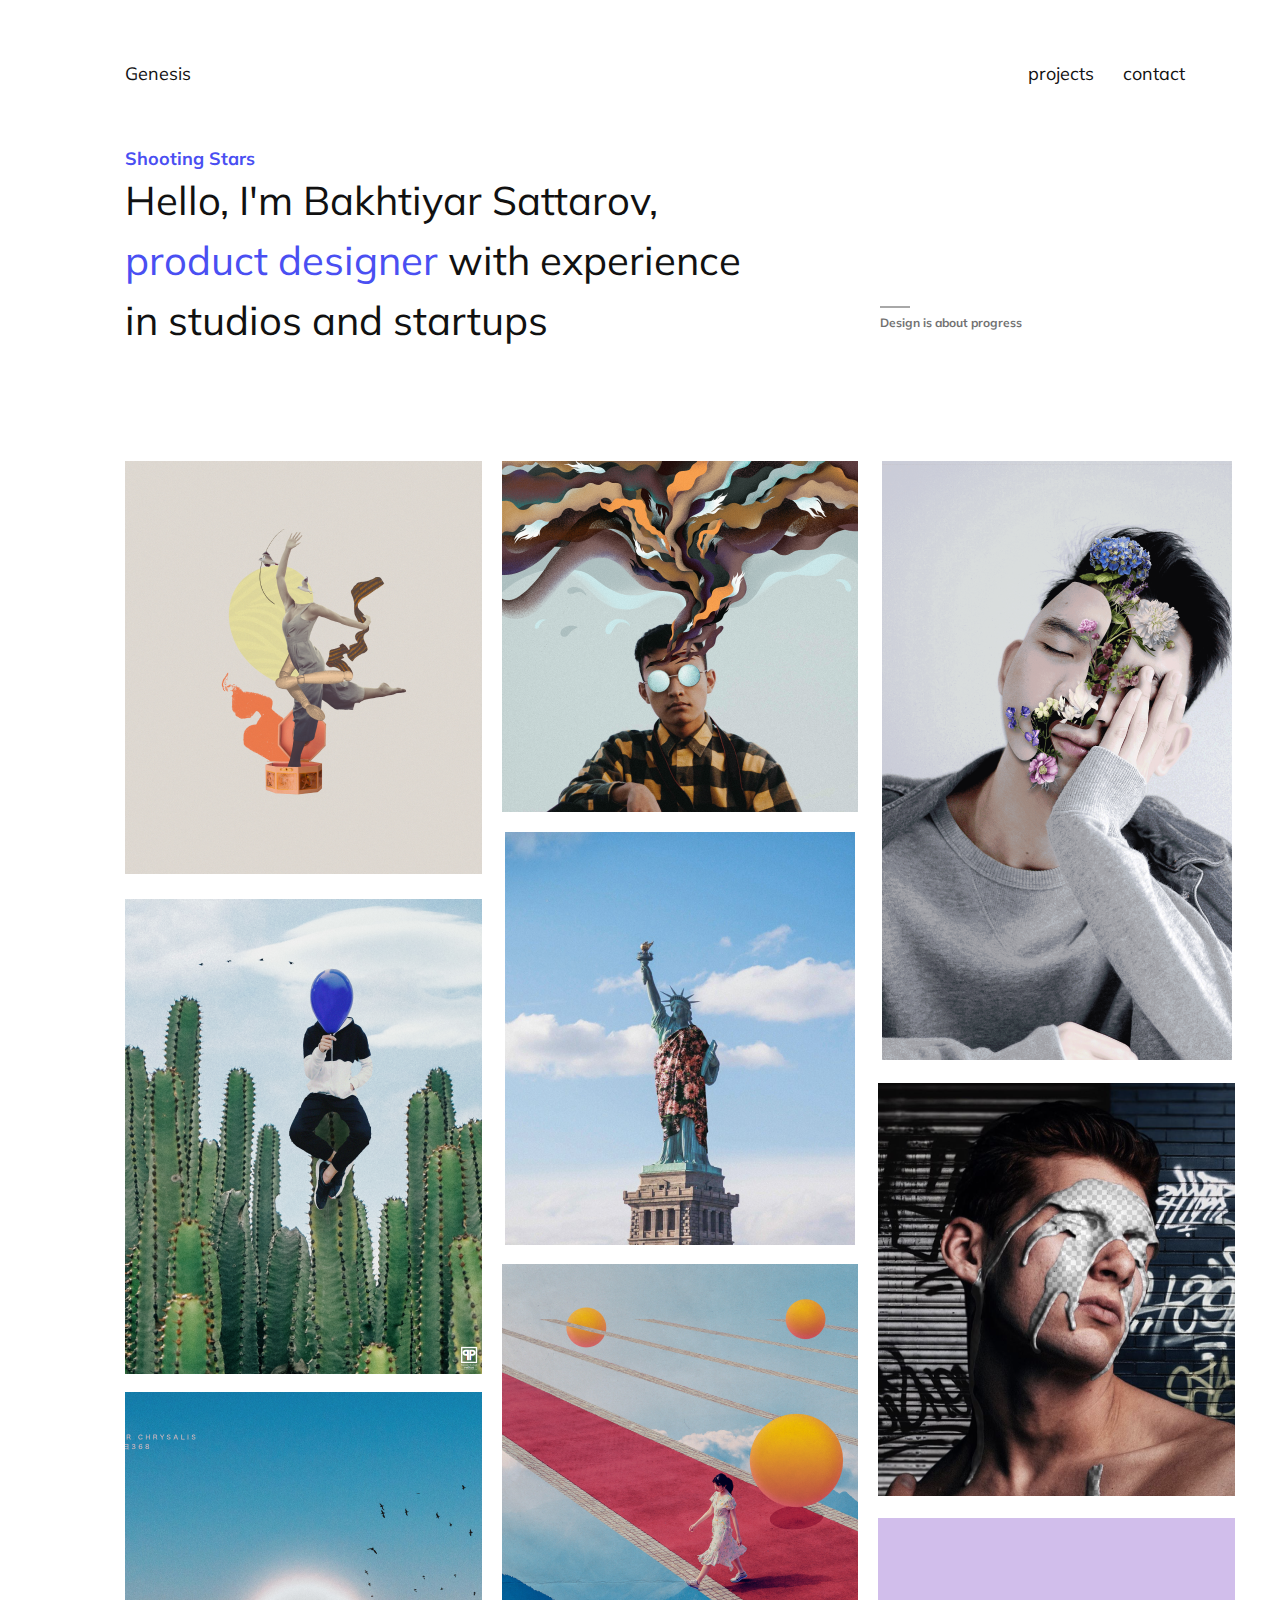
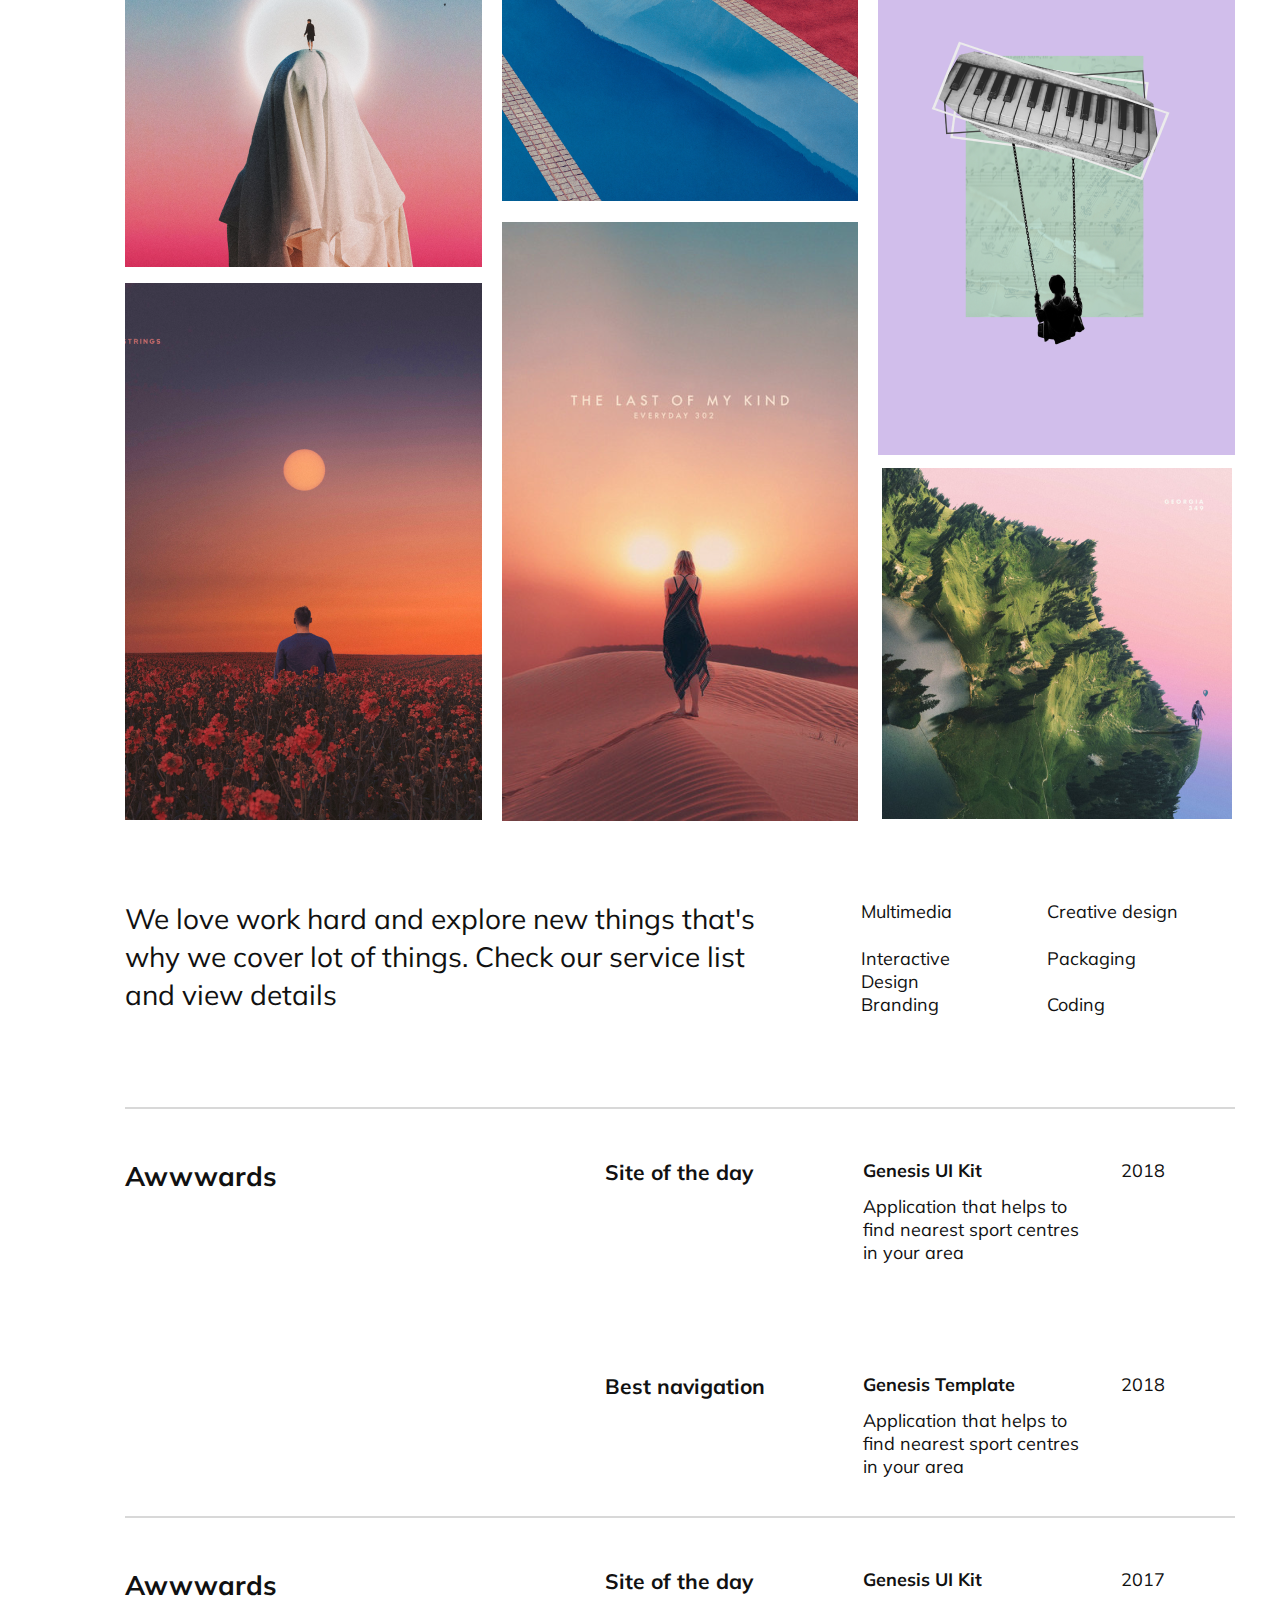
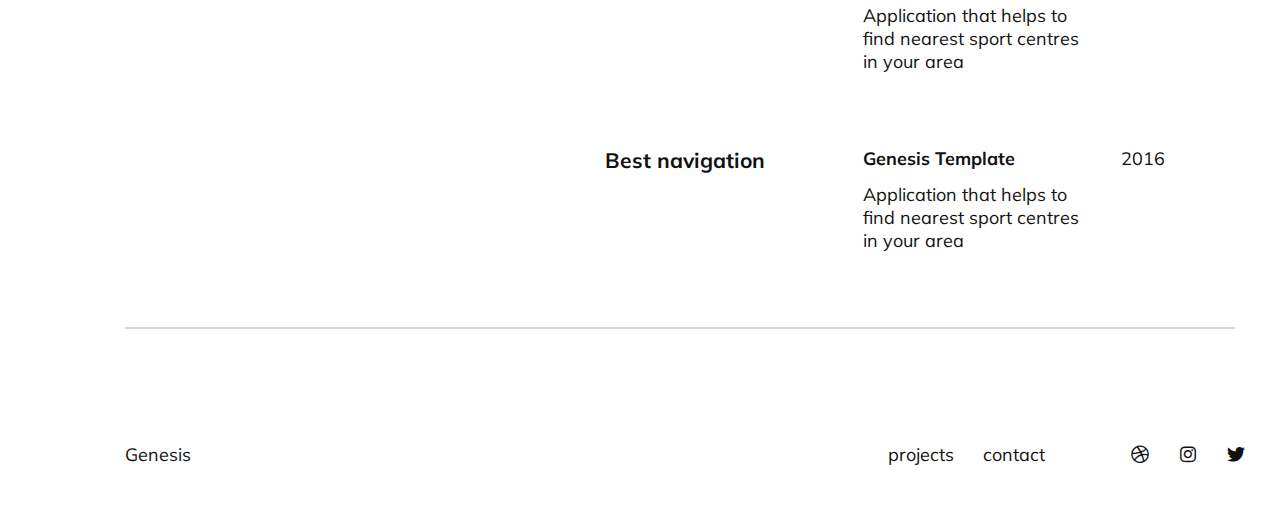
==== commit 40d5d807: "sass project completed" ====
--- a/index.html
+++ b/index.html
@@ -82,7 +82,7 @@
             <a href="index.html">Genesis</a>
             <ul>
                 <li><a href="http:projects.html">projects</a></li>
-                <li><a href="http:contacts.html">contacts</a></li>
+                <li><a href="http:contact.html">contact</a></li>
                 <div class="footer-icons">
                     <a href="https://dribbble.com/" target="_blank"><i class="fa-brands fa-dribbble"></i></a>
                     <a href="http://www.instagram.com/" target="_blank"><i class="fa-brands fa-instagram"></i></a>
--- a/main.css
+++ b/main.css
@@ -27,6 +27,7 @@
 }
 header nav a:hover {
   color: #4A4FF2;
+  text-decoration: underline;
 }
 
 footer {
@@ -59,6 +60,7 @@
 }
 footer .footer-menu a:hover {
   color: #4A4FF2;
+  text-decoration: underline;
 }
 
 .footer-icons {
@@ -282,96 +284,88 @@
   -ms-grid-row: 19;
   -ms-grid-column: 5;
 }
-
-.pic-1 {
+.sect-two:hover {
+  opacity: 0.8;
+  cursor: pointer;
+}
+.sect-two .pic-1 {
   -ms-grid-row: 1;
   -ms-grid-row-span: 2;
   -ms-grid-column: 1;
   -ms-grid-column-span: 1;
   grid-area: 1/1/3/2;
 }
-
-.pic-2 {
+.sect-two .pic-2 {
   -ms-grid-row: 1;
   -ms-grid-row-span: 1;
   -ms-grid-column: 2;
   -ms-grid-column-span: 1;
   grid-area: 1/2/2/3;
 }
-
-.pic-3 {
+.sect-two .pic-3 {
   -ms-grid-row: 1;
   -ms-grid-row-span: 3;
   -ms-grid-column: 3;
   -ms-grid-column-span: 1;
   grid-area: 1/3/4/4;
 }
-
-.pic-4 {
+.sect-two .pic-4 {
   -ms-grid-row: 3;
   -ms-grid-row-span: 3;
   -ms-grid-column: 1;
   -ms-grid-column-span: 1;
   grid-area: 3/1/6/2;
 }
-
-.pic-5 {
+.sect-two .pic-5 {
   -ms-grid-row: 2;
   -ms-grid-row-span: 3;
   -ms-grid-column: 2;
   -ms-grid-column-span: 1;
   grid-area: 2/2/5/3;
 }
-
-.pic-6 {
+.sect-two .pic-6 {
   -ms-grid-row: 4;
   -ms-grid-row-span: 3;
   -ms-grid-column: 3;
   -ms-grid-column-span: 1;
   grid-area: 4/3/7/4;
 }
-
-.pic-7 {
+.sect-two .pic-7 {
   -ms-grid-row: 6;
   -ms-grid-row-span: 3;
   -ms-grid-column: 1;
   -ms-grid-column-span: 1;
   grid-area: 6/1/9/2;
 }
-
-.pic-8 {
+.sect-two .pic-8 {
   -ms-grid-row: 5;
   -ms-grid-row-span: 3;
   -ms-grid-column: 2;
   -ms-grid-column-span: 1;
   grid-area: 5/2/8/3;
 }
-
-.pic-9 {
+.sect-two .pic-9 {
   -ms-grid-row: 7;
   -ms-grid-row-span: 3;
   -ms-grid-column: 3;
   -ms-grid-column-span: 1;
   grid-area: 7/3/10/4;
 }
-
-.pic-10 {
+.sect-two .pic-10 {
   -ms-grid-row: 9;
   -ms-grid-row-span: 2;
   -ms-grid-column: 1;
   -ms-grid-column-span: 1;
   grid-area: 9/1/11/2;
 }
-
-.pic-11 {
+.sect-two .pic-11 {
   -ms-grid-row: 8;
   -ms-grid-row-span: 3;
   -ms-grid-column: 2;
   -ms-grid-column-span: 1;
   grid-area: 8/2/11/3;
 }
-
-.pic-12 {
+.sect-two .pic-12 {
   -ms-grid-row: 10;
   -ms-grid-row-span: 1;
   -ms-grid-column: 3;
